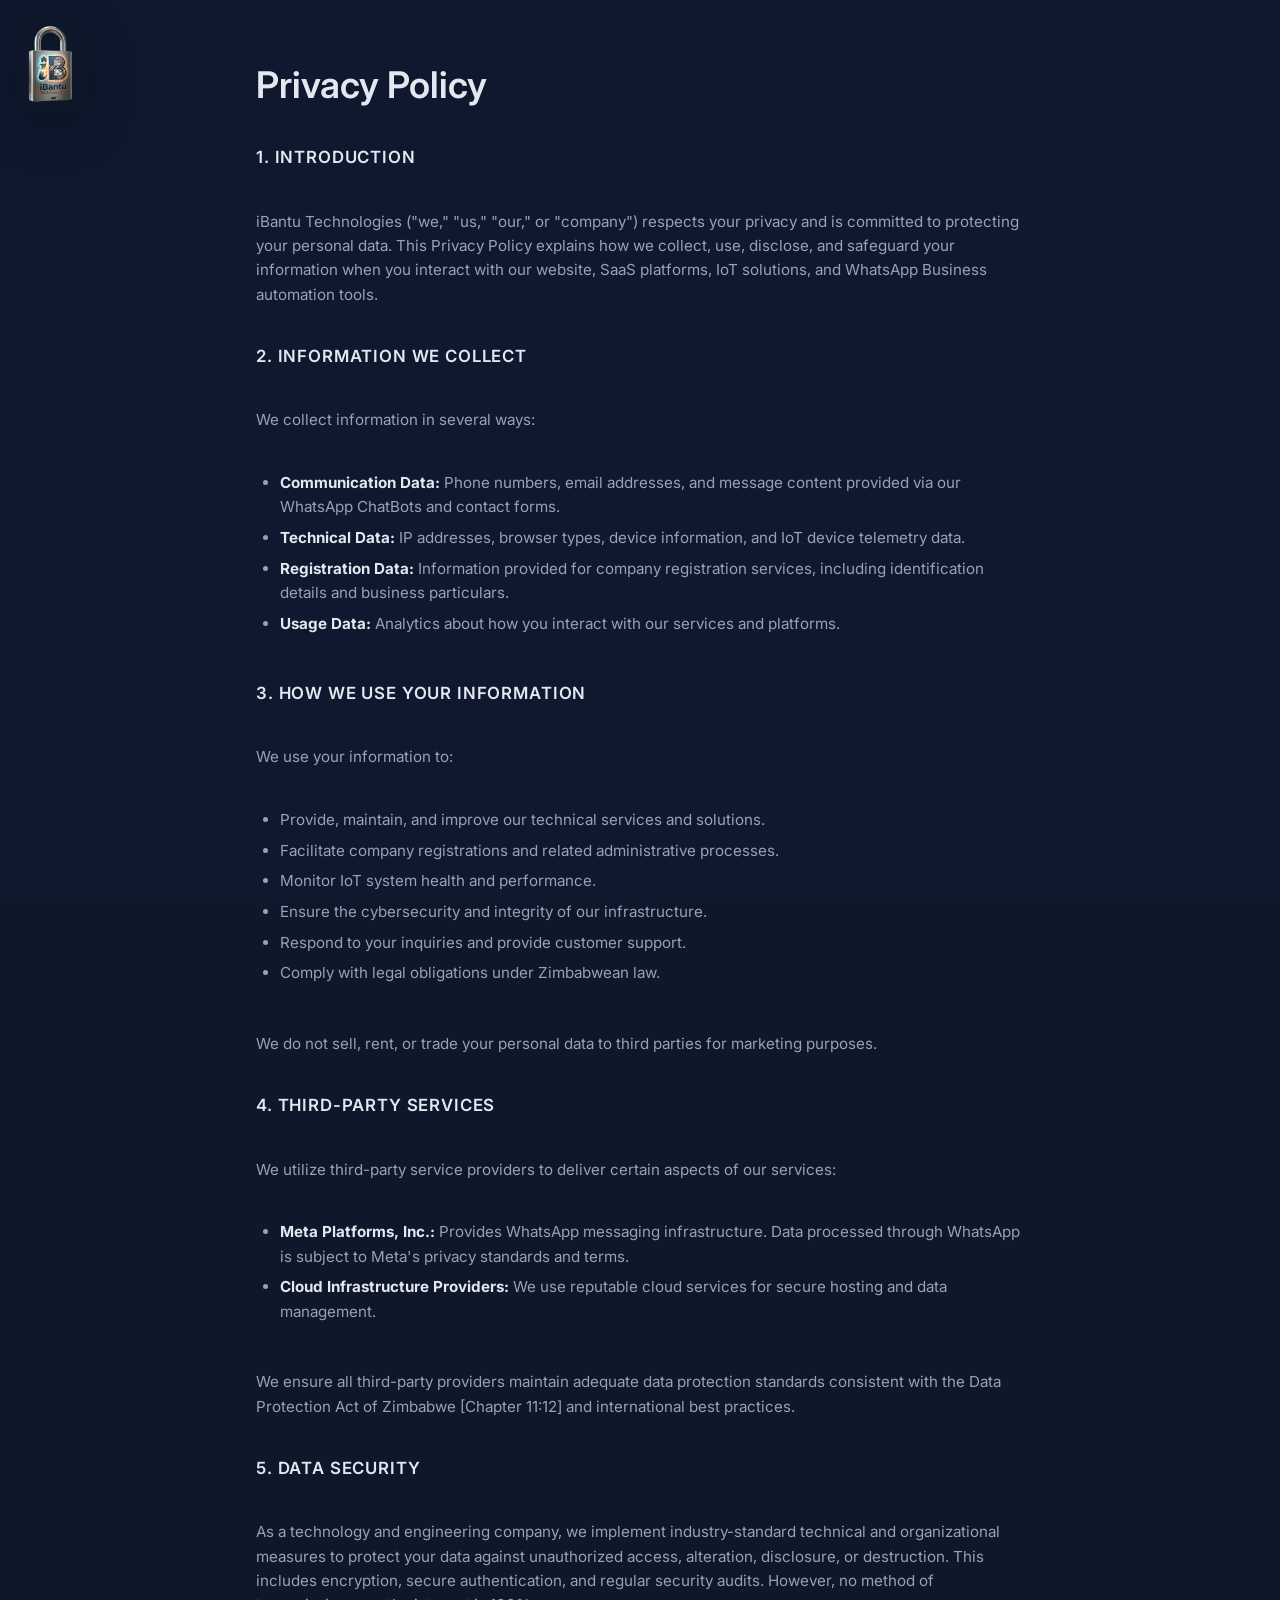
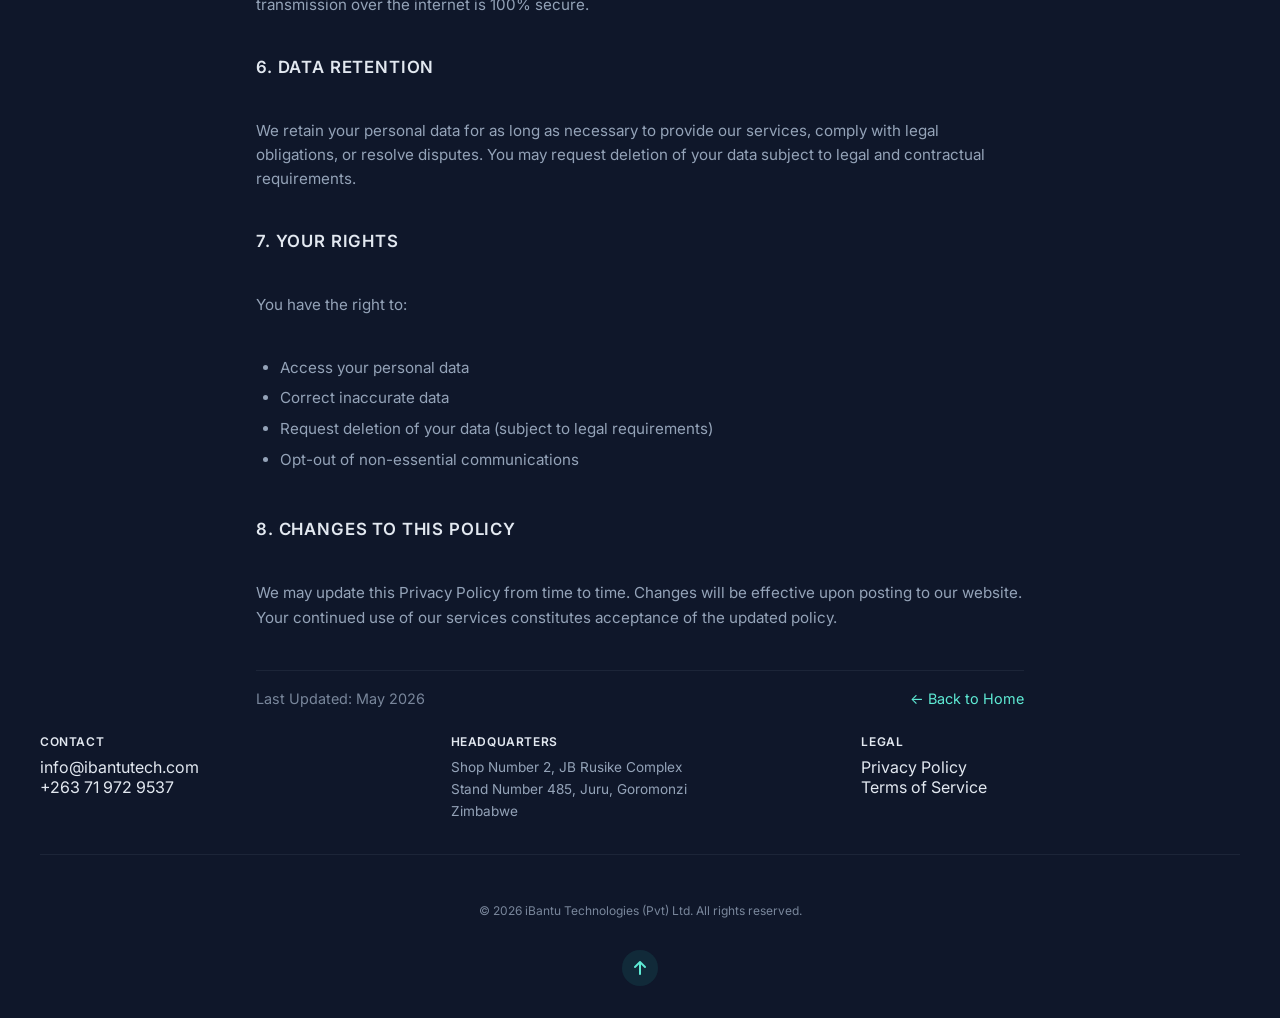
==== privacy.html @ d6f12801 "Improved the privacy and terms pages" ====
<!DOCTYPE html>
<html lang="en">
<head>
    <meta charset="UTF-8">
    <meta name="viewport" content="width=device-width, initial-scale=1.0">
    <title>Privacy Policy | iBantu Technologies</title>
    <link rel="icon" type="image/png" href="public/logo.png" />
    <link rel="stylesheet" href="styles.css">
    <link rel="stylesheet" href="https://cdnjs.cloudflare.com/ajax/libs/font-awesome/6.7.2/css/all.min.css" integrity="sha512-Evv84Mr4kqVGRNSgIGL/F/aIDqQb7xQ2vcrdIwxfjThSH8CSR7PBEakCr51Ck+w+/U6swU2Im1vVX0SVk9ABhg==" crossorigin="anonymous" referrerpolicy="no-referrer" />
    <link rel="preconnect" href="https://fonts.googleapis.com">
    <link rel="preconnect" href="https://fonts.gstatic.com" crossorigin>
    <link href="https://fonts.googleapis.com/css2?family=Inter:ital,opsz,wght@0,14..32,100..900;1,14..32,100..900&display=swap" rel="stylesheet">
</head>
<body id="top-of-page" class="legal-page">
    <div class="underlay"></div>
    <div id="corner-logo">
        <img src="public/logo.png" alt="iBantu logo" />
    </div>
    <main class="legal-container">
        <h1>Privacy Policy</h1>

        <section>
            <h2>1. Introduction</h2>
            <p>iBantu Technologies ("we," "us," "our," or "company") respects your privacy and is committed to protecting your personal data. This Privacy Policy explains how we collect, use, disclose, and safeguard your information when you interact with our website, SaaS platforms, IoT solutions, and WhatsApp Business automation tools.</p>
        </section>

        <section>
            <h2>2. Information We Collect</h2>
            <p>We collect information in several ways:</p>
            <ul>
                <li><strong>Communication Data:</strong> Phone numbers, email addresses, and message content provided via our WhatsApp ChatBots and contact forms.</li>
                <li><strong>Technical Data:</strong> IP addresses, browser types, device information, and IoT device telemetry data.</li>
                <li><strong>Registration Data:</strong> Information provided for company registration services, including identification details and business particulars.</li>
                <li><strong>Usage Data:</strong> Analytics about how you interact with our services and platforms.</li>
            </ul>
        </section>

        <section>
            <h2>3. How We Use Your Information</h2>
            <p>We use your information to:</p>
            <ul>
                <li>Provide, maintain, and improve our technical services and solutions.</li>
                <li>Facilitate company registrations and related administrative processes.</li>
                <li>Monitor IoT system health and performance.</li>
                <li>Ensure the cybersecurity and integrity of our infrastructure.</li>
                <li>Respond to your inquiries and provide customer support.</li>
                <li>Comply with legal obligations under Zimbabwean law.</li>
            </ul>
            <p>We do not sell, rent, or trade your personal data to third parties for marketing purposes.</p>
        </section>

        <section>
            <h2>4. Third-Party Services</h2>
            <p>We utilize third-party service providers to deliver certain aspects of our services:</p>
            <ul>
                <li><strong>Meta Platforms, Inc.:</strong> Provides WhatsApp messaging infrastructure. Data processed through WhatsApp is subject to Meta's privacy standards and terms.</li>
                <li><strong>Cloud Infrastructure Providers:</strong> We use reputable cloud services for secure hosting and data management.</li>
            </ul>
            <p>We ensure all third-party providers maintain adequate data protection standards consistent with the Data Protection Act of Zimbabwe [Chapter 11:12] and international best practices.</p>
        </section>

        <section>
            <h2>5. Data Security</h2>
            <p>As a technology and engineering company, we implement industry-standard technical and organizational measures to protect your data against unauthorized access, alteration, disclosure, or destruction. This includes encryption, secure authentication, and regular security audits. However, no method of transmission over the internet is 100% secure.</p>
        </section>

        <section>
            <h2>6. Data Retention</h2>
            <p>We retain your personal data for as long as necessary to provide our services, comply with legal obligations, or resolve disputes. You may request deletion of your data subject to legal and contractual requirements.</p>
        </section>

        <section>
            <h2>7. Your Rights</h2>
            <p>You have the right to:</p>
            <ul>
                <li>Access your personal data</li>
                <li>Correct inaccurate data</li>
                <li>Request deletion of your data (subject to legal requirements)</li>
                <li>Opt-out of non-essential communications</li>
            </ul>
        </section>

        <section>
            <h2>8. Changes to This Policy</h2>
            <p>We may update this Privacy Policy from time to time. Changes will be effective upon posting to our website. Your continued use of our services constitutes acceptance of the updated policy.</p>
        </section>

        <div class="legal-doc-footer">
            <p class="last-updated">Last Updated: May 2026</p>
            <a href="./index.html" class="back-link">← Back to Home</a>
        </div>
    </main>
    <div id="site-footer"></div>
    <script src="shared.js"></script>
</body>
</html>
---- styles.css ----
/* Root variables for color theming */
:root{
    --color-accent: #5eead4;
    --color-highlght: #e2e8f0;
    --background-accent: rgba(45, 212, 191, .1);
}

html{
    scroll-behavior: smooth;
}

* {
    box-sizing: border-box;
    margin: 0;
    padding: 0;
    font-family: 'Inter', sans-serif;
}

body{
    background: #0f172a;
    color: #94a3b8;
    padding: 4rem 2rem;
    display: grid;
    grid-template-columns: repeat(1, minmax(0,1fr));
    gap: 6rem;
}

#logo-splash {
    position: fixed;
    inset: 0;
    z-index: 9999;
    display: grid;
    place-items: center;
    background: #0f172a;
    transition: opacity 0.65s ease, transform 0.65s ease;
}

#logo-splash img {
    max-width: min(45vw, 280px);
    max-height: min(45vh, 280px);
    width: auto;
    height: auto;
}

#logo-splash.fade-out {
    opacity: 0;
    transform: scale(0.92);
    pointer-events: none;
}

#corner-logo {
    position: fixed;
    top: 1rem;
    left: 1rem;
    z-index: 1000;
    width: 72px;
    padding: 0.5rem;
    border-radius: 1rem;
    background: rgba(15, 23, 42, 0.9);
    box-shadow: 0 18px 50px rgba(0, 0, 0, 0.25);
}

#corner-logo img {
    width: 100%;
    height: auto;
    display: block;
}

@media (max-width: 1023px) {
    header {
        position: relative;
        padding-top: 5rem;
    }
    #corner-logo {
        position: absolute;
        top: 2rem;
        left: 1rem;
        right: auto;
        width: 56px;
        padding: 0.35rem;
        z-index: 1;
    }
}

@media (prefers-reduced-motion: reduce) {
    #logo-splash {
        display: none;
    }
}

p::selection, 
h1::selection, 
h2::selection, 
h3::selection, 
h4::selection, 
h5::selection, 
h6::selection {
    background: var( --color-accent );
    color:#0f172a;
}

.underlay{
    position: fixed;
    background: #172554;
    inset: 0;
    opacity: 0.15;
}

header,
main,
footer{
    position: relative;
    z-index: 10;
}

header {
    display: flex;
    flex-direction: column;
    gap: 1rem;
    max-width: 430px;
}

header h1,
header h4,
.lighttext {
    color: var(--color-highlght);
}

header a{
    text-decoration: none;
}

header h1{
    font-weight: 600;
}

header h4{
    font-weight: 400;
}

nav a {
    font-size: 0.9rem;
    display: none;
}

.social-link-container{
    display: flex;
    align-items: center;
    gap: 1rem;
}

.social-link{
    font-size: 1.5rem;
    color: inherit;
    text-decoration: none;
}

.social-link:hover{
    color: var(--color-highlght);

}

main {
    display: flex;
    flex-direction: column;
    gap: 6rem;
}

section {
    display: flex;
    flex-direction: column;
    gap: 2rem;
}

section h2,
.experience-card h3{
    text-transform: uppercase;
    font-size: 1rem;
    font-weight: 500;
}

.sticky-header{
    position: sticky;
    top: 0;
    padding: 1rem 0rem;
}

.sticky-header h2{
    position: relative;
    z-index: 2;
}

.sticky-header::before{
    content: '';
    position: absolute;
    inset: 0;
    background: #101a31;
    opacity: 0.9;
}

.about-content{
    display: flex;
    flex-direction: column;
    gap: 1rem
}
.about-content p{
    font-size: 1.1rem;
}

.anchor-text {
    color: var(--color-highlght);
    text-decoration: none;
    transition-duration: 1000ms;
}

.anchor-text:hover{
    color: var(--color-accent);
}

.experience-contents,
.projects-contents{
    display: flex;
    flex-direction: column;
    gap: 4rem;
}

.experience-card,
.project-card{
    display: grid;
    grid-template-columns: repeat(1, minmax(0,1fr));   
}

.experience-card{
    gap: 0.5rem;
}

.project-card{
    gap: 0.5rem;
}

.card-column{
    display: flex;
    flex-direction: column;
    gap:0.75rem;
}

.tenure {
    opacity: 0.7;
    text-transform: uppercase;
    font-size: 0.8rem;
}

.experience-card p{
    font-size: 0.9rem;
}

.card-header{
    font-weight: 500;
    font-size: 1rem;
}

.anchor-icon{
    padding-left: 0.5rem;
}

.tag-container{
    display: flex;
    flex-wrap: wrap;
    gap: 0.5rem;
    color: var(--color-accent);
}

.tag{
    border-radius:1rem;
    padding: 0.25rem 0.5rem;
    background: rgba(45, 212, 191, .1)
}

.tag p{
    font-size: 0.8rem;
}

.project-image-container{
    max-width: 200px;
    overflow: hidden;
    display: grid;
    place-items: center;
    aspect-ratio: 16 / 9;
    order: 2;
    border-radius: 0.75rem;
}

.project-image-container img{
    object-fit: cover;
    width: 100%;
    height: 100%;
}

.project-stat-link{
    display: flex;
    align-items: center;
    gap: 0.5rem;
    font-size: 0.8rem;
}

.project-archive-link{
    position: relative;
    margin-right: auto;
}

.project-archive-link span{
    transition-duration: 500ms;
}

.project-archive-link:hover span{
    padding-left: 0.5rem;
}

.project-archive-link::after{
    content: '';
    position: absolute;
    left: 0;
    width: 100%;
    height: 1.5px;
    bottom: 0;
    background: transparent;
    transition-duration: 500ms;
}


.project-archive-link:hover::after{
    background: var(--color-accent);
}

footer{
    display: flex;
    flex-direction: column;
    gap: 2rem;
    justify-content: space-between;
    align-items: flex-start;
}

.footer-content {
    display: grid;
    grid-template-columns: repeat(auto-fit, minmax(200px, 1fr));
    gap: 2rem;
    width: 100%;
    border-bottom: 1px solid rgba(148, 163, 184, 0.1);
    padding-bottom: 2rem;
}

.footer-heading {
    color: var(--color-highlght);
    text-transform: uppercase;
    font-size: 0.75rem;
    font-weight: 600;
    letter-spacing: 0.05em;
    margin-bottom: 0.5rem;
}

.footer-section p {
    line-height: 1.6;
    font-size: 0.85rem;
}

.footer-credits {
    display: flex;
    flex-direction: column;
    gap: 0.5rem;
    padding-top: 1rem;
    align-items: center;
    text-align: center;
}

.footer-credits p {
    font-size: 0.75rem;
    opacity: 0.8;
}

footer p {
     font-size: 0.9rem;
}

.scroll-to-top {
    text-decoration: none;
    color: var(--color-accent);
    background: var(--background-accent);
    padding: 0 0.75rem;
    aspect-ratio: 1/1;
    display: grid;
    place-items: center;
    border-radius: 100%;
    overflow: hidden;
    transition-duration: 200ms;
}

.scroll-to-top:hover {
    opacity: 0.6;
}

/* ─── Legal pages (privacy.html, terms.html) ─────────────────────────────── */

body.legal-page {
    display: block;
    padding: 2rem;
}

.legal-container {
    max-width: 800px;
    margin: 0 auto;
    padding: 1.5rem 1rem;
    line-height: 1.6;
    gap: 0.6rem;
}

.legal-container h1 {
    color: var(--color-highlght);
    margin-bottom: 0.5rem;
    font-size: 2.3rem;
    font-weight: 600;
}

.legal-container .last-updated {
    color: #94a3b8;
    font-size: 0.9rem;
    margin-bottom: 1.25rem;
    opacity: 0.8;
}

.legal-container h2 {
    color: var(--color-highlght);
    margin-top: 0.75rem;
    margin-bottom: 0.4rem;
    font-size: 1.05rem;
    text-transform: uppercase;
    font-weight: 600;
    letter-spacing: 0.05em;
}

.legal-container section {
    margin-bottom: 0.5rem;
}

.legal-container p,
.legal-container li {
    margin-bottom: 0.4rem;
    color: #94a3b8;
    font-size: 0.95rem;
}

.legal-container ul {
    margin-left: 1.5rem;
    margin-bottom: 0.5rem;
}

.legal-container strong {
    color: var(--color-highlght);
}

.legal-doc-footer {
    display: flex;
    align-items: center;
    justify-content: space-between;
    flex-wrap: wrap;
    gap: 0.5rem;
    margin-top: 1rem;
    padding-top: 1rem;
    border-top: 1px solid rgba(148, 163, 184, 0.1);
}

.legal-doc-footer .last-updated {
    margin-bottom: 0;
}

.back-link {
    color: var(--color-accent);
    text-decoration: none;
    display: inline-flex;
    align-items: center;
    gap: 0.5rem;
    transition: opacity 300ms ease;
    font-size: 0.9rem;
}

.back-link:hover {
    opacity: 0.8;
}

.back-link:focus-visible {
    outline: 2px solid var(--color-accent);
    outline-offset: 4px;
    border-radius: 2px;
    opacity: 1;
}

@media (max-width: 1023px) {
    .legal-container {
        padding-top: 5.5rem;
    }
}

@media (max-width: 640px) {
    .legal-container {
        padding: 2rem 1rem;
        padding-top: 5.5rem;
    }

    .legal-container h1 {
        font-size: 1.8rem;
    }

    .legal-container h2 {
        font-size: 1rem;
    }
}

/* ─────────────────────────────────────────────────────────────────────────── */

@media (min-width: 640px){
    .project-card,
    .experience-card{
        grid-template-columns: repeat(4, minmax(0,1fr));
    }

    .card-column,
    .experience-card{
        grid-column: span 3 / span 3;
    }

    .project-image-container{
        order: 0;
    }

    header{
        max-width: unset;
    }

    header h1{
        font-size: 3rem;
    }
    
    header h4{
        font-size: 1.3rem;
    }

    header p {
        max-width: 300px;
    }
    .social-link-container{
        gap: 1.5rem;
    }

    .social-link-container i {
        font-size: 2rem;
    }
    
}

@media (min-width: 1024px){
    body{
        grid-template-columns: repeat(2, minmax(0,1fr));
        gap: 1rem;
        padding: 6rem;
        padding-top: 0;
    }

    header{
        position: sticky;
        top: 0;
        margin-left: auto;
        height: 100vh;
        padding-bottom: 6rem;
    }

    header h1{
        font-size: 3rem;
    }
    
    header h4{
        font-size: 1.3rem;
    }

    header p {
        max-width: 300px;
    }

    nav a{
            display: flex;
            flex-direction: column;
            font-size: 1.1rem;
    }

    nav {
        display: flex;
        flex-direction: column;
        flex: 1;
        gap: 0.75rem;
    }

    .social-link-container{
        gap: 1.5rem;
    }

    .social-link-container i {
        font-size: 2rem;
    }

    header,
    main {
        padding-top: 6rem;
        max-width: 600px;
        width: 100%;
    }

    main{
        margin-right: auto;
    }

    .sticky-header{
        display: none;
    }

    footer{
        grid-column: span 2 / span 2;
        flex-direction: column;
        max-width: 1200px;
        margin: 0 auto;
        width: 100%;
        align-items: center;
    }

    .footer-content {
        max-width: 100%;
    }

    .footer-credits {
        flex-direction: row;
        justify-content: center;
        align-items: center;
        width: 100%;
    }

    

}
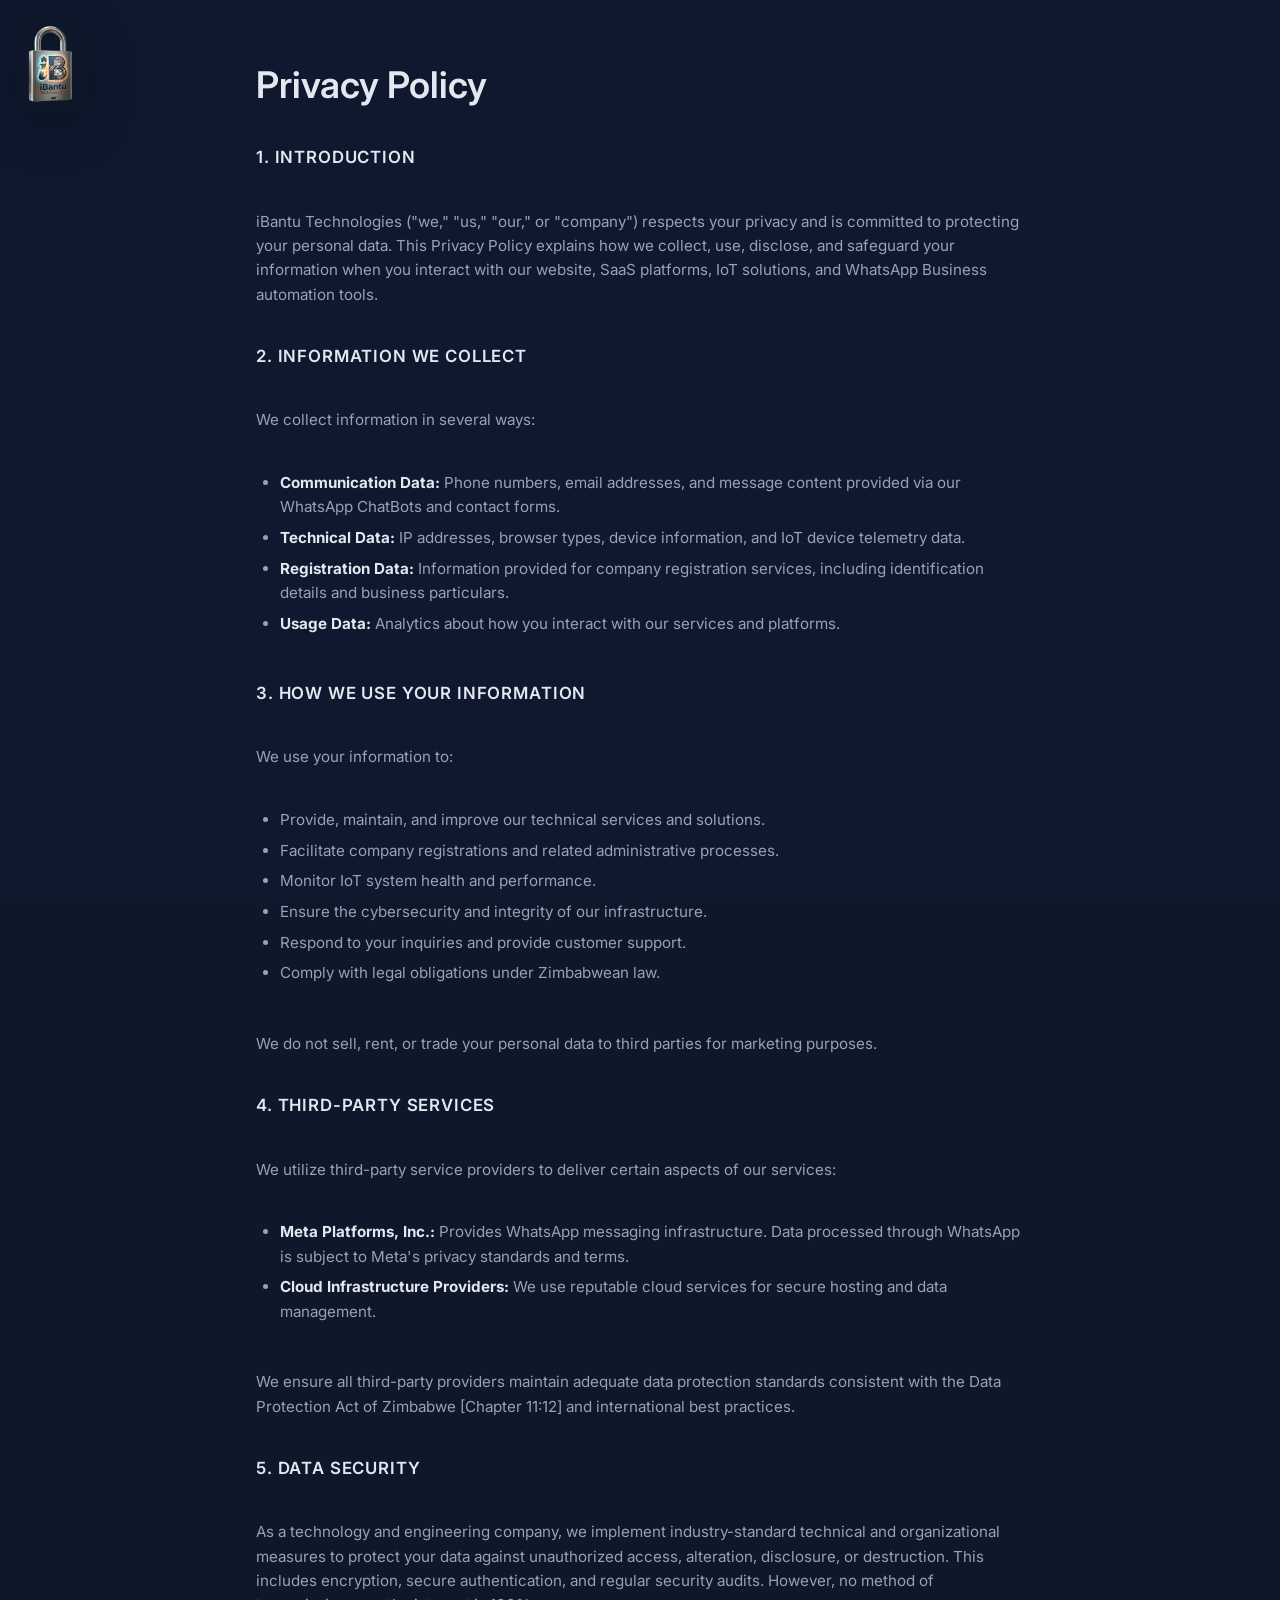
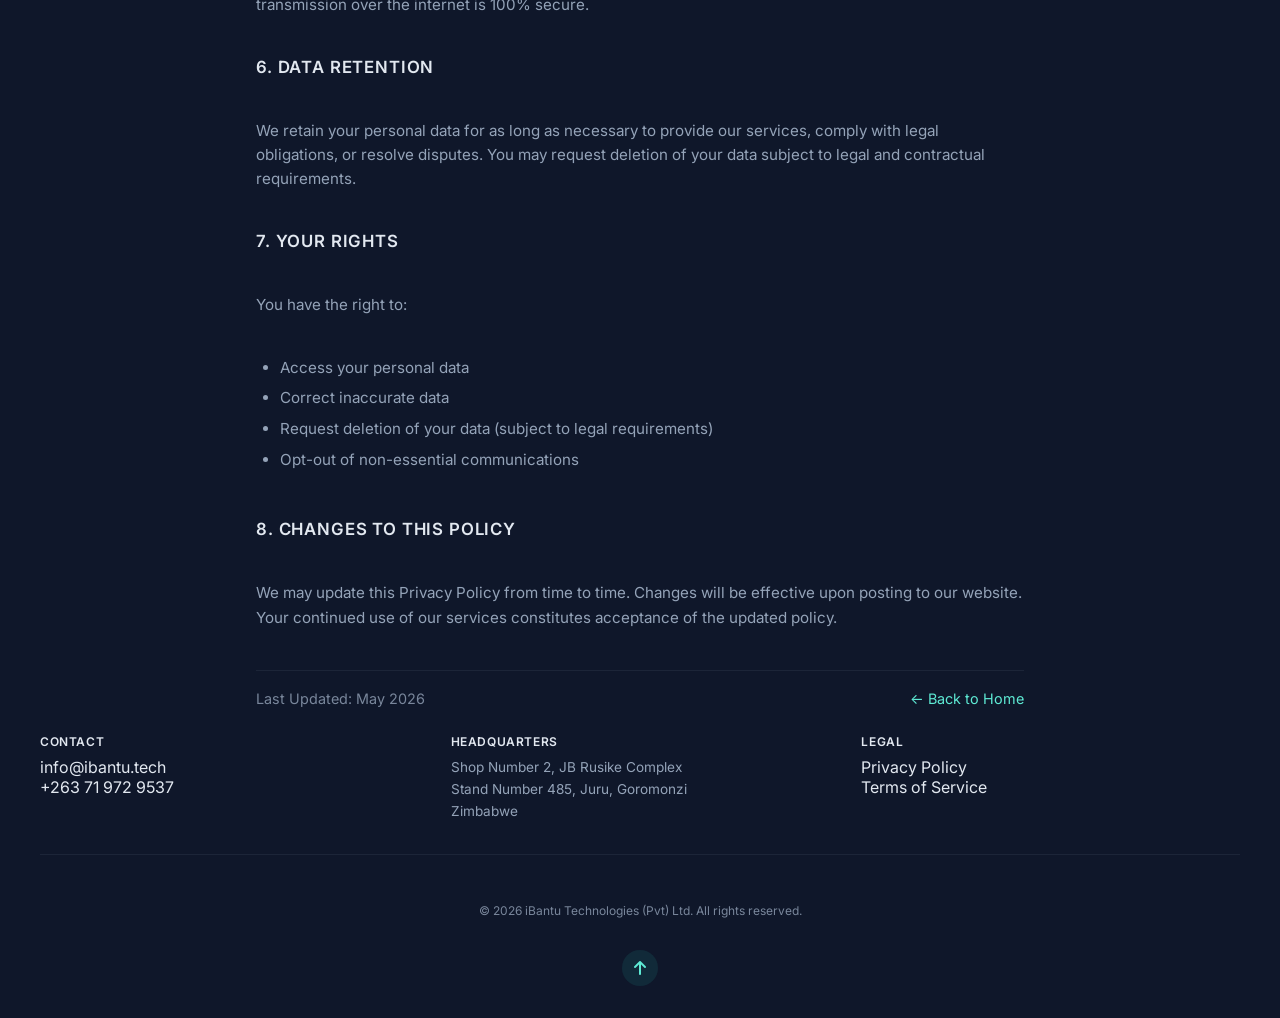
==== commit ceb9dfec: "cache bust the script buy updating the version" ====
--- a/privacy.html
+++ b/privacy.html
@@ -91,6 +91,6 @@
         </div>
     </main>
     <div id="site-footer"></div>
-    <script src="shared.js"></script>
+    <script src="shared.js?v=2"></script>
 </body>
 </html>
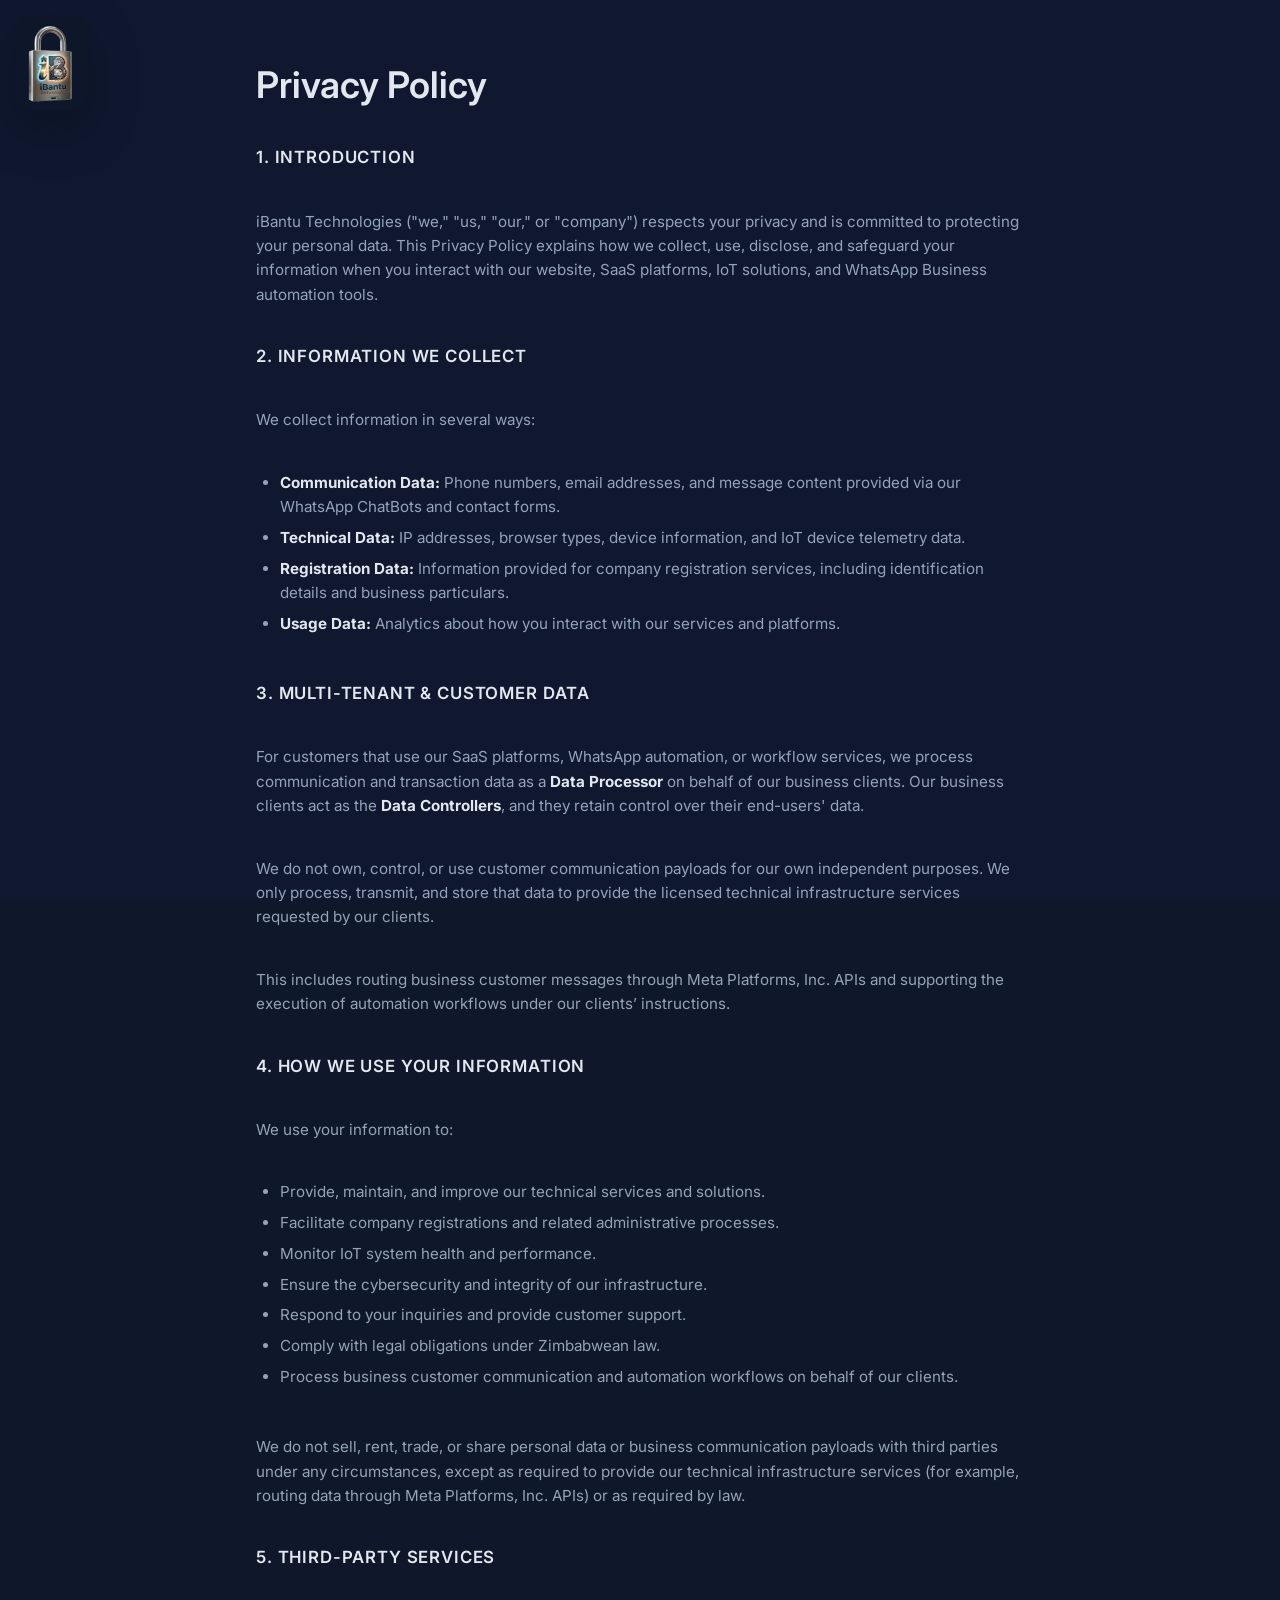
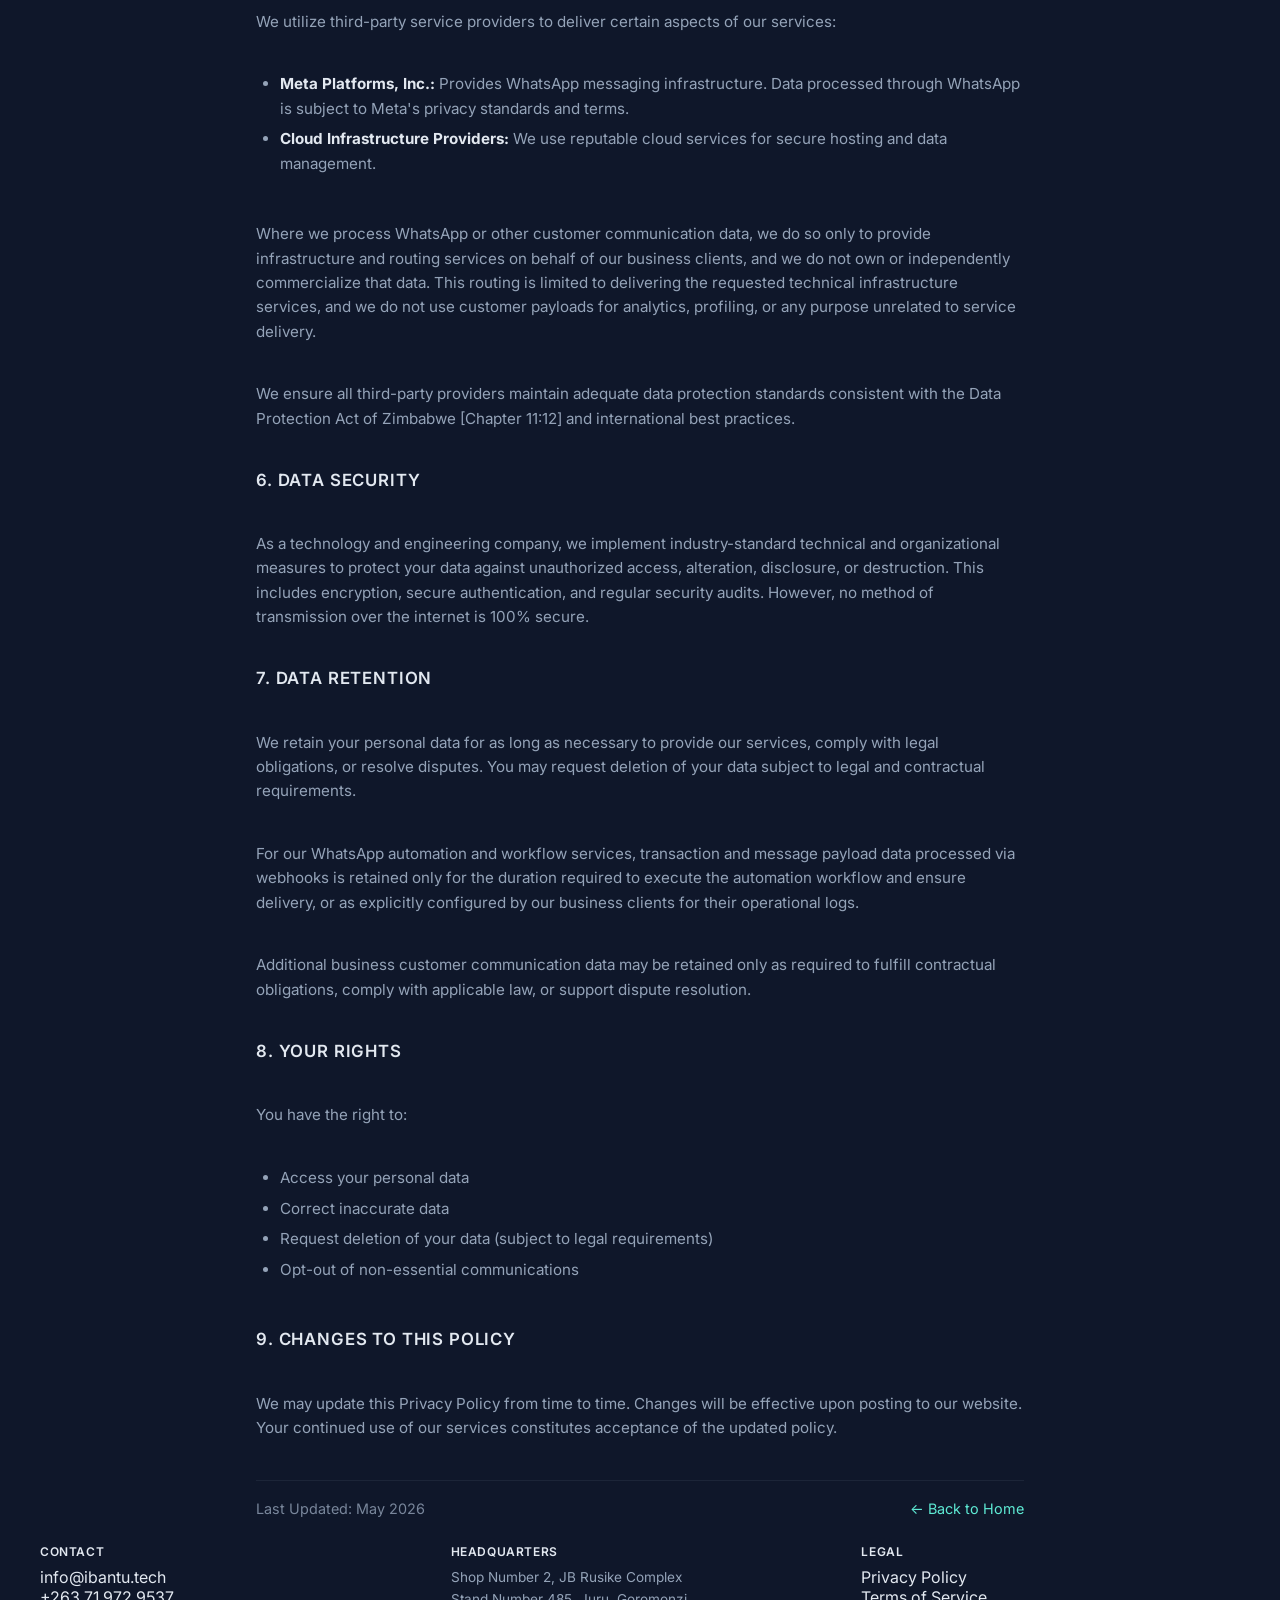
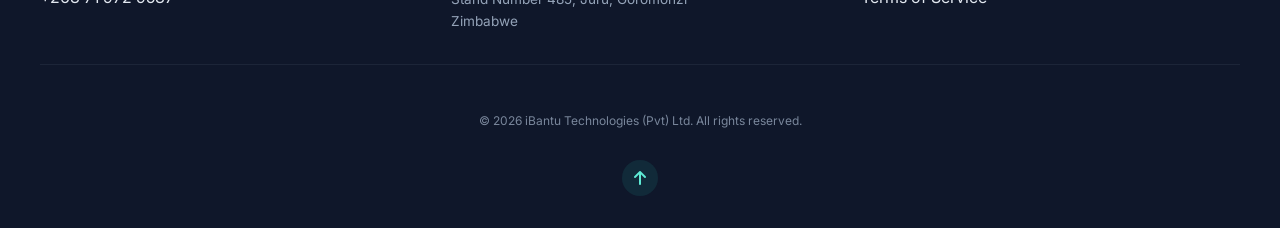
==== commit bd9d2f31: "Update the Privacy Policy" ====
--- a/privacy.html
+++ b/privacy.html
@@ -4,7 +4,8 @@
     <meta charset="UTF-8">
     <meta name="viewport" content="width=device-width, initial-scale=1.0">
     <title>Privacy Policy | iBantu Technologies</title>
-    <link rel="icon" type="image/png" href="public/logo.png" />
+    <meta name="description" content="Official Privacy Policy for iBantu Technologies.">
+    <link rel="icon" type="image/png" href="/public/logo.png" />
     <link rel="stylesheet" href="styles.css">
     <link rel="stylesheet" href="https://cdnjs.cloudflare.com/ajax/libs/font-awesome/6.7.2/css/all.min.css" integrity="sha512-Evv84Mr4kqVGRNSgIGL/F/aIDqQb7xQ2vcrdIwxfjThSH8CSR7PBEakCr51Ck+w+/U6swU2Im1vVX0SVk9ABhg==" crossorigin="anonymous" referrerpolicy="no-referrer" />
     <link rel="preconnect" href="https://fonts.googleapis.com">
@@ -14,7 +15,7 @@
 <body id="top-of-page" class="legal-page">
     <div class="underlay"></div>
     <div id="corner-logo">
-        <img src="public/logo.png" alt="iBantu logo" />
+        <img src="/public/logo.png" alt="iBantu logo" />
     </div>
     <main class="legal-container">
         <h1>Privacy Policy</h1>
@@ -36,7 +37,14 @@
         </section>
 
         <section>
-            <h2>3. How We Use Your Information</h2>
+            <h2>3. Multi-Tenant & Customer Data</h2>
+            <p>For customers that use our SaaS platforms, WhatsApp automation, or workflow services, we process communication and transaction data as a <strong>Data Processor</strong> on behalf of our business clients. Our business clients act as the <strong>Data Controllers</strong>, and they retain control over their end-users' data.</p>
+            <p>We do not own, control, or use customer communication payloads for our own independent purposes. We only process, transmit, and store that data to provide the licensed technical infrastructure services requested by our clients.</p>
+            <p>This includes routing business customer messages through Meta Platforms, Inc. APIs and supporting the execution of automation workflows under our clients’ instructions.</p>
+        </section>
+
+        <section>
+            <h2>4. How We Use Your Information</h2>
             <p>We use your information to:</p>
             <ul>
                 <li>Provide, maintain, and improve our technical services and solutions.</li>
@@ -45,32 +53,36 @@
                 <li>Ensure the cybersecurity and integrity of our infrastructure.</li>
                 <li>Respond to your inquiries and provide customer support.</li>
                 <li>Comply with legal obligations under Zimbabwean law.</li>
+                <li>Process business customer communication and automation workflows on behalf of our clients.</li>
             </ul>
-            <p>We do not sell, rent, or trade your personal data to third parties for marketing purposes.</p>
+            <p>We do not sell, rent, trade, or share personal data or business communication payloads with third parties under any circumstances, except as required to provide our technical infrastructure services (for example, routing data through Meta Platforms, Inc. APIs) or as required by law.</p>
         </section>
 
         <section>
-            <h2>4. Third-Party Services</h2>
+            <h2>5. Third-Party Services</h2>
             <p>We utilize third-party service providers to deliver certain aspects of our services:</p>
             <ul>
                 <li><strong>Meta Platforms, Inc.:</strong> Provides WhatsApp messaging infrastructure. Data processed through WhatsApp is subject to Meta's privacy standards and terms.</li>
                 <li><strong>Cloud Infrastructure Providers:</strong> We use reputable cloud services for secure hosting and data management.</li>
             </ul>
+            <p>Where we process WhatsApp or other customer communication data, we do so only to provide infrastructure and routing services on behalf of our business clients, and we do not own or independently commercialize that data. This routing is limited to delivering the requested technical infrastructure services, and we do not use customer payloads for analytics, profiling, or any purpose unrelated to service delivery.</p>
             <p>We ensure all third-party providers maintain adequate data protection standards consistent with the Data Protection Act of Zimbabwe [Chapter 11:12] and international best practices.</p>
         </section>
 
         <section>
-            <h2>5. Data Security</h2>
+            <h2>6. Data Security</h2>
             <p>As a technology and engineering company, we implement industry-standard technical and organizational measures to protect your data against unauthorized access, alteration, disclosure, or destruction. This includes encryption, secure authentication, and regular security audits. However, no method of transmission over the internet is 100% secure.</p>
         </section>
 
         <section>
-            <h2>6. Data Retention</h2>
+            <h2>7. Data Retention</h2>
             <p>We retain your personal data for as long as necessary to provide our services, comply with legal obligations, or resolve disputes. You may request deletion of your data subject to legal and contractual requirements.</p>
+            <p>For our WhatsApp automation and workflow services, transaction and message payload data processed via webhooks is retained only for the duration required to execute the automation workflow and ensure delivery, or as explicitly configured by our business clients for their operational logs.</p>
+            <p>Additional business customer communication data may be retained only as required to fulfill contractual obligations, comply with applicable law, or support dispute resolution.</p>
         </section>
 
         <section>
-            <h2>7. Your Rights</h2>
+            <h2>8. Your Rights</h2>
             <p>You have the right to:</p>
             <ul>
                 <li>Access your personal data</li>
@@ -81,7 +93,7 @@
         </section>
 
         <section>
-            <h2>8. Changes to This Policy</h2>
+            <h2>9. Changes to This Policy</h2>
             <p>We may update this Privacy Policy from time to time. Changes will be effective upon posting to our website. Your continued use of our services constitutes acceptance of the updated policy.</p>
         </section>
 
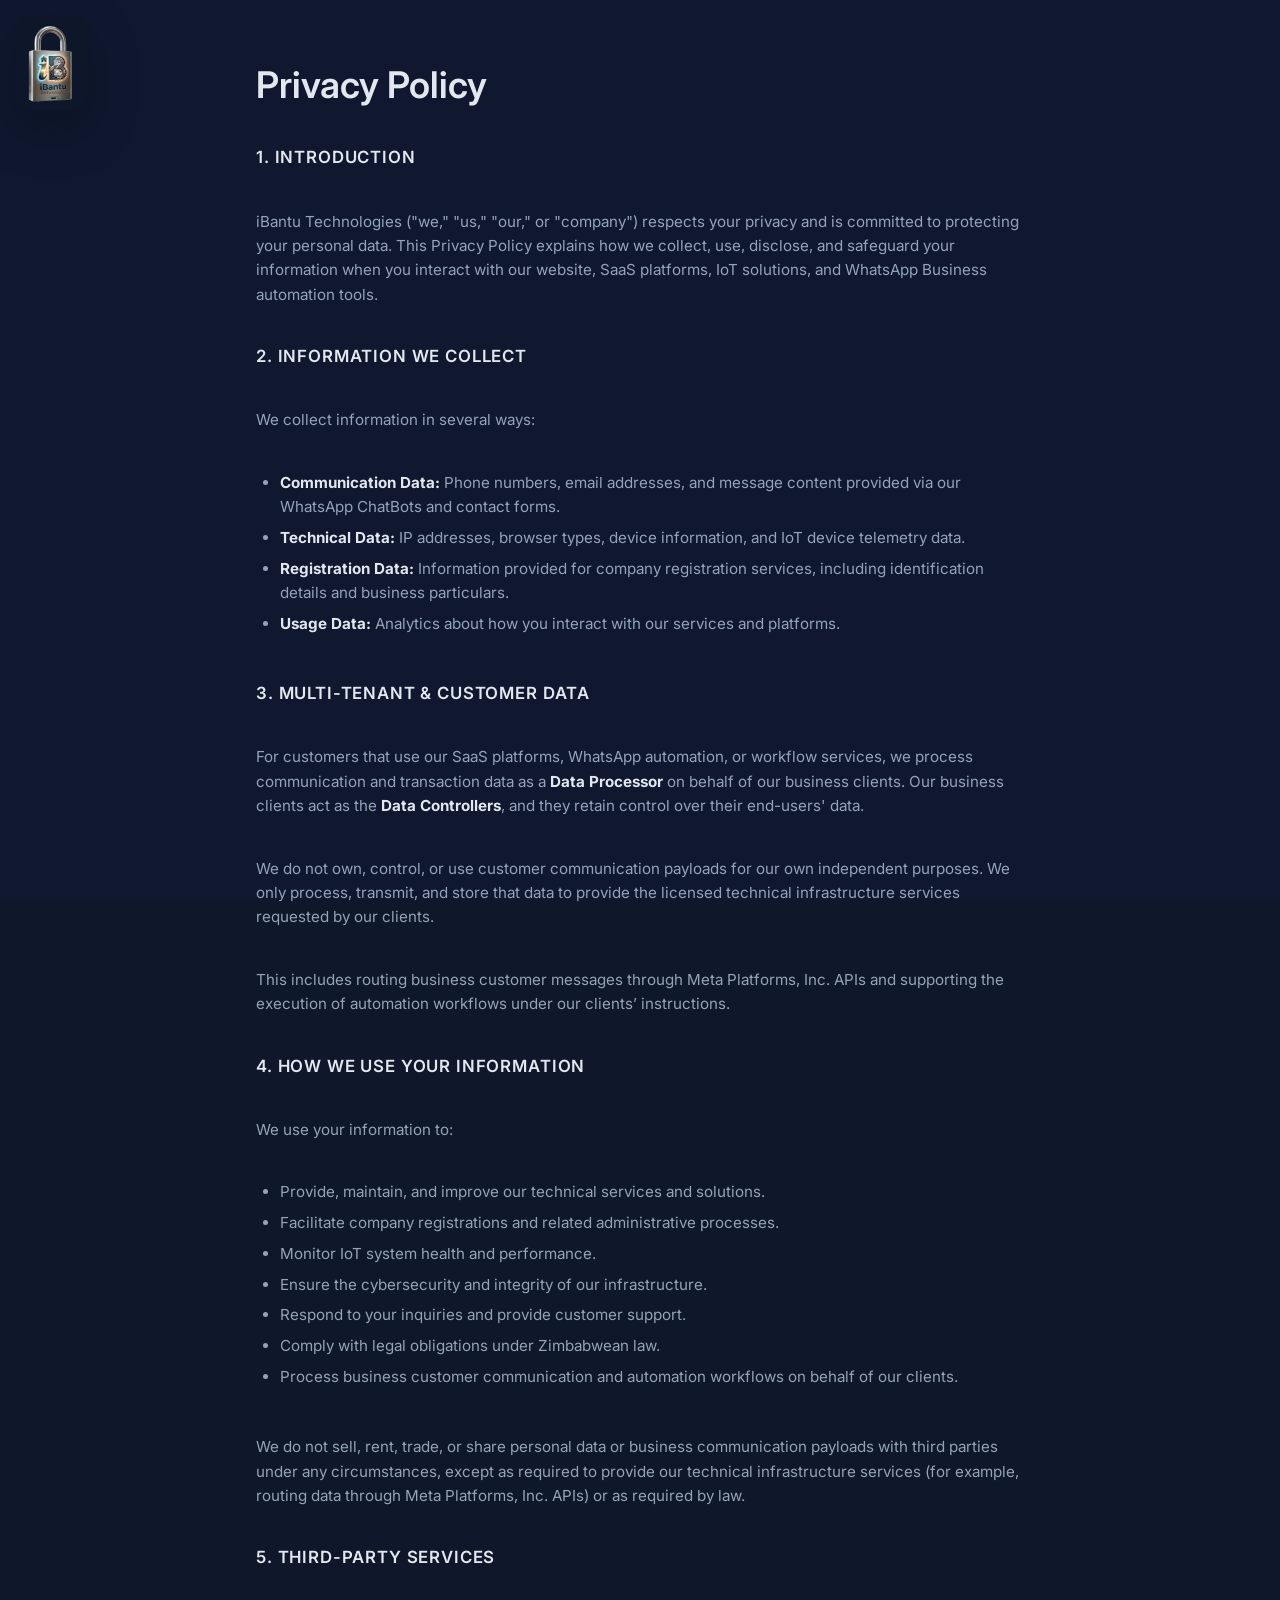
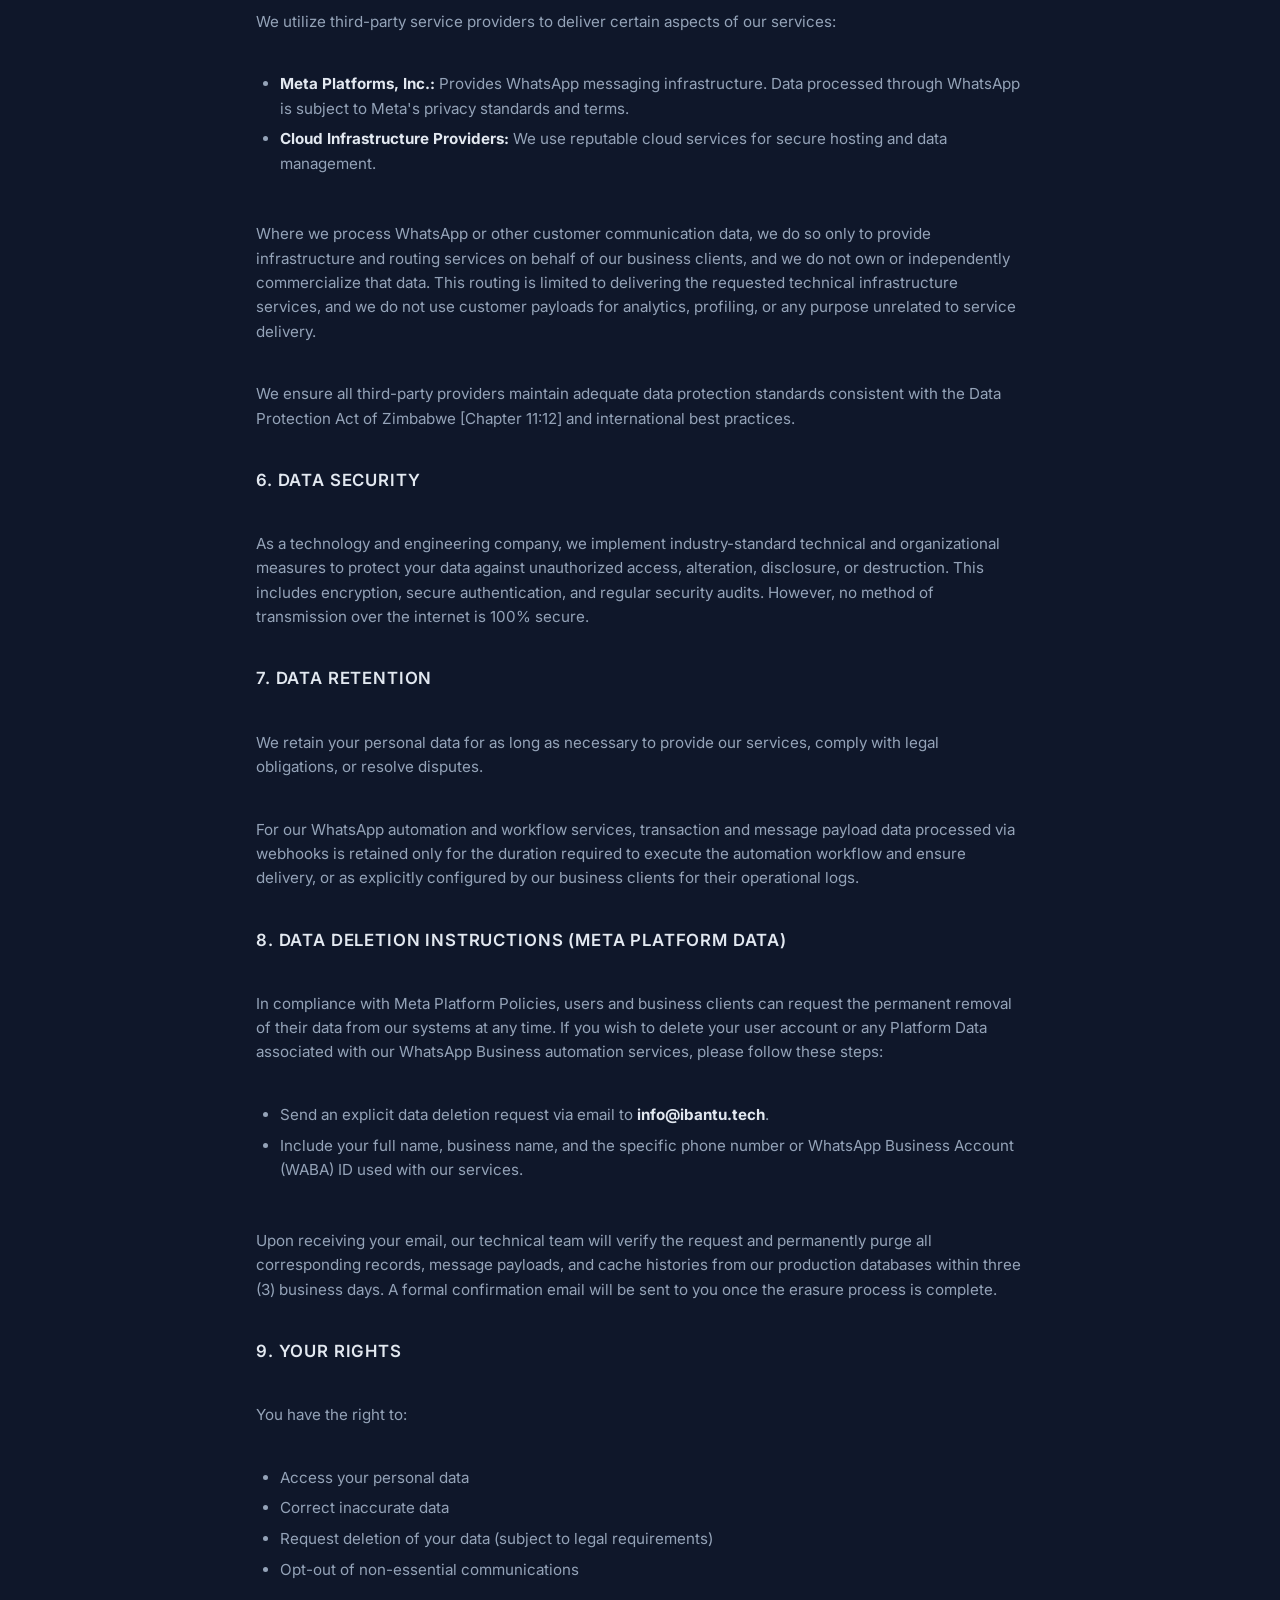
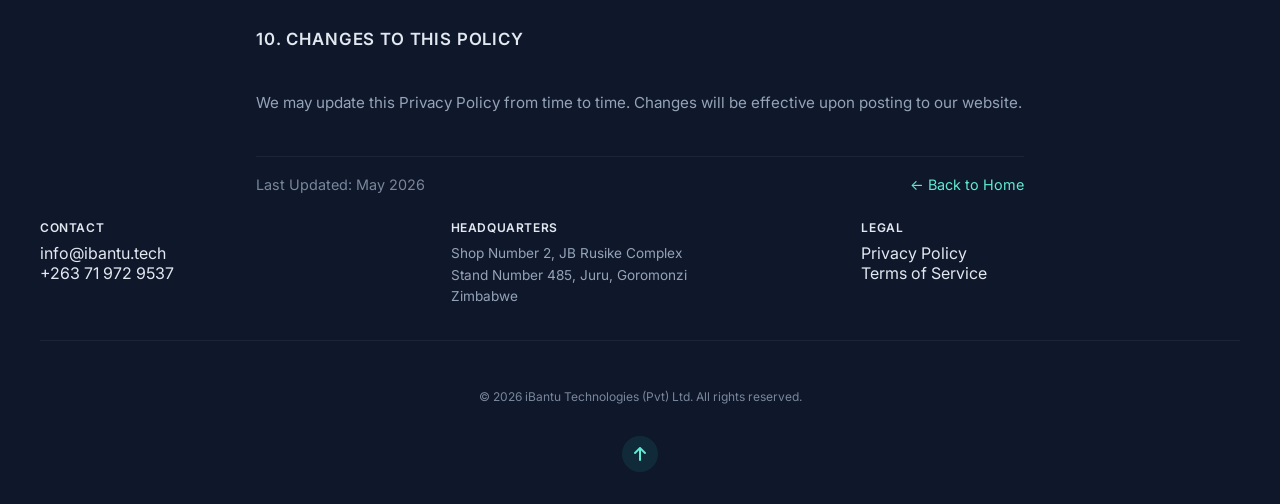
==== commit d5430334: "Update Privacy Policy and Terms and Conditions" ====
--- a/privacy.html
+++ b/privacy.html
@@ -74,15 +74,24 @@
             <p>As a technology and engineering company, we implement industry-standard technical and organizational measures to protect your data against unauthorized access, alteration, disclosure, or destruction. This includes encryption, secure authentication, and regular security audits. However, no method of transmission over the internet is 100% secure.</p>
         </section>
 
-        <section>
+        <section id="data-retention">
             <h2>7. Data Retention</h2>
-            <p>We retain your personal data for as long as necessary to provide our services, comply with legal obligations, or resolve disputes. You may request deletion of your data subject to legal and contractual requirements.</p>
+            <p>We retain your personal data for as long as necessary to provide our services, comply with legal obligations, or resolve disputes.</p>
             <p>For our WhatsApp automation and workflow services, transaction and message payload data processed via webhooks is retained only for the duration required to execute the automation workflow and ensure delivery, or as explicitly configured by our business clients for their operational logs.</p>
-            <p>Additional business customer communication data may be retained only as required to fulfill contractual obligations, comply with applicable law, or support dispute resolution.</p>
+        </section>
+
+        <section id="data-deletion">
+            <h2>8. Data Deletion Instructions (Meta Platform Data)</h2>
+            <p>In compliance with Meta Platform Policies, users and business clients can request the permanent removal of their data from our systems at any time. If you wish to delete your user account or any Platform Data associated with our WhatsApp Business automation services, please follow these steps:</p>
+            <ul>
+                <li>Send an explicit data deletion request via email to <strong>info@ibantu.tech</strong>.</li>
+                <li>Include your full name, business name, and the specific phone number or WhatsApp Business Account (WABA) ID used with our services.</li>
+            </ul>
+            <p>Upon receiving your email, our technical team will verify the request and permanently purge all corresponding records, message payloads, and cache histories from our production databases within three (3) business days. A formal confirmation email will be sent to you once the erasure process is complete.</p>
         </section>
 
         <section>
-            <h2>8. Your Rights</h2>
+            <h2>9. Your Rights</h2>
             <p>You have the right to:</p>
             <ul>
                 <li>Access your personal data</li>
@@ -93,8 +102,8 @@
         </section>
 
         <section>
-            <h2>9. Changes to This Policy</h2>
-            <p>We may update this Privacy Policy from time to time. Changes will be effective upon posting to our website. Your continued use of our services constitutes acceptance of the updated policy.</p>
+            <h2>10. Changes to This Policy</h2>
+            <p>We may update this Privacy Policy from time to time. Changes will be effective upon posting to our website.</p>
         </section>
 
         <div class="legal-doc-footer">
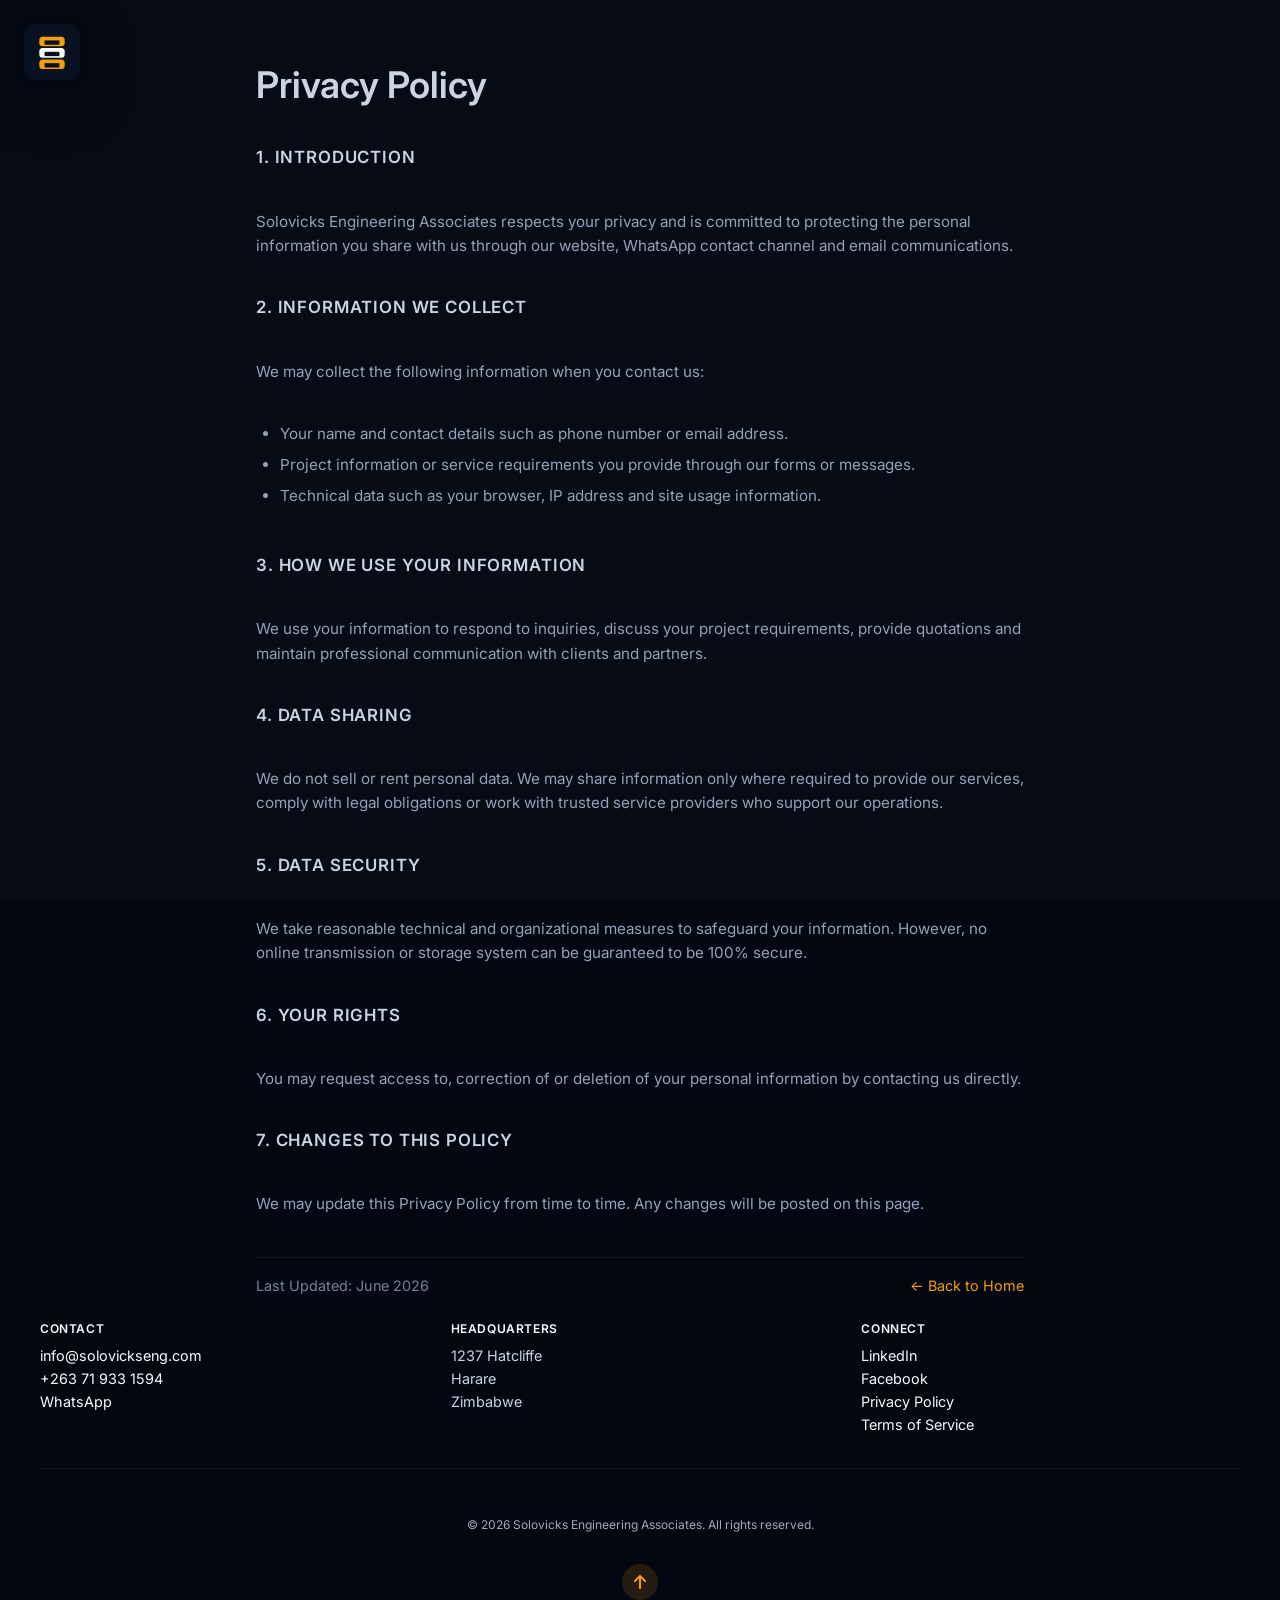
==== commit 497a0020: "Initialize solovicks site" ====
--- a/privacy.html
+++ b/privacy.html
@@ -3,9 +3,9 @@
 <head>
     <meta charset="UTF-8">
     <meta name="viewport" content="width=device-width, initial-scale=1.0">
-    <title>Privacy Policy | iBantu Technologies</title>
-    <meta name="description" content="Official Privacy Policy for iBantu Technologies.">
-    <link rel="icon" type="image/png" href="/public/logo.png" />
+    <title>Privacy Policy | Solovicks Engineering Associates</title>
+    <meta name="description" content="Official Privacy Policy for Solovicks Engineering Associates.">
+    <link rel="icon" type="image/svg+xml" href="/public/solovicks-logo.svg" />
     <link rel="stylesheet" href="styles.css">
     <link rel="stylesheet" href="https://cdnjs.cloudflare.com/ajax/libs/font-awesome/6.7.2/css/all.min.css" integrity="sha512-Evv84Mr4kqVGRNSgIGL/F/aIDqQb7xQ2vcrdIwxfjThSH8CSR7PBEakCr51Ck+w+/U6swU2Im1vVX0SVk9ABhg==" crossorigin="anonymous" referrerpolicy="no-referrer" />
     <link rel="preconnect" href="https://fonts.googleapis.com">
@@ -15,99 +15,53 @@
 <body id="top-of-page" class="legal-page">
     <div class="underlay"></div>
     <div id="corner-logo">
-        <img src="/public/logo.png" alt="iBantu logo" />
+        <img src="/public/solovicks-logo.svg" alt="Solovicks Engineering Associates logo" />
     </div>
     <main class="legal-container">
         <h1>Privacy Policy</h1>
 
         <section>
             <h2>1. Introduction</h2>
-            <p>iBantu Technologies ("we," "us," "our," or "company") respects your privacy and is committed to protecting your personal data. This Privacy Policy explains how we collect, use, disclose, and safeguard your information when you interact with our website, SaaS platforms, IoT solutions, and WhatsApp Business automation tools.</p>
+            <p>Solovicks Engineering Associates respects your privacy and is committed to protecting the personal information you share with us through our website, WhatsApp contact channel and email communications.</p>
         </section>
 
         <section>
             <h2>2. Information We Collect</h2>
-            <p>We collect information in several ways:</p>
+            <p>We may collect the following information when you contact us:</p>
             <ul>
-                <li><strong>Communication Data:</strong> Phone numbers, email addresses, and message content provided via our WhatsApp ChatBots and contact forms.</li>
-                <li><strong>Technical Data:</strong> IP addresses, browser types, device information, and IoT device telemetry data.</li>
-                <li><strong>Registration Data:</strong> Information provided for company registration services, including identification details and business particulars.</li>
-                <li><strong>Usage Data:</strong> Analytics about how you interact with our services and platforms.</li>
+                <li>Your name and contact details such as phone number or email address.</li>
+                <li>Project information or service requirements you provide through our forms or messages.</li>
+                <li>Technical data such as your browser, IP address and site usage information.</li>
             </ul>
         </section>
 
         <section>
-            <h2>3. Multi-Tenant & Customer Data</h2>
-            <p>For customers that use our SaaS platforms, WhatsApp automation, or workflow services, we process communication and transaction data as a <strong>Data Processor</strong> on behalf of our business clients. Our business clients act as the <strong>Data Controllers</strong>, and they retain control over their end-users' data.</p>
-            <p>We do not own, control, or use customer communication payloads for our own independent purposes. We only process, transmit, and store that data to provide the licensed technical infrastructure services requested by our clients.</p>
-            <p>This includes routing business customer messages through Meta Platforms, Inc. APIs and supporting the execution of automation workflows under our clients’ instructions.</p>
+            <h2>3. How We Use Your Information</h2>
+            <p>We use your information to respond to inquiries, discuss your project requirements, provide quotations and maintain professional communication with clients and partners.</p>
         </section>
 
         <section>
-            <h2>4. How We Use Your Information</h2>
-            <p>We use your information to:</p>
-            <ul>
-                <li>Provide, maintain, and improve our technical services and solutions.</li>
-                <li>Facilitate company registrations and related administrative processes.</li>
-                <li>Monitor IoT system health and performance.</li>
-                <li>Ensure the cybersecurity and integrity of our infrastructure.</li>
-                <li>Respond to your inquiries and provide customer support.</li>
-                <li>Comply with legal obligations under Zimbabwean law.</li>
-                <li>Process business customer communication and automation workflows on behalf of our clients.</li>
-            </ul>
-            <p>We do not sell, rent, trade, or share personal data or business communication payloads with third parties under any circumstances, except as required to provide our technical infrastructure services (for example, routing data through Meta Platforms, Inc. APIs) or as required by law.</p>
+            <h2>4. Data Sharing</h2>
+            <p>We do not sell or rent personal data. We may share information only where required to provide our services, comply with legal obligations or work with trusted service providers who support our operations.</p>
         </section>
 
         <section>
-            <h2>5. Third-Party Services</h2>
-            <p>We utilize third-party service providers to deliver certain aspects of our services:</p>
-            <ul>
-                <li><strong>Meta Platforms, Inc.:</strong> Provides WhatsApp messaging infrastructure. Data processed through WhatsApp is subject to Meta's privacy standards and terms.</li>
-                <li><strong>Cloud Infrastructure Providers:</strong> We use reputable cloud services for secure hosting and data management.</li>
-            </ul>
-            <p>Where we process WhatsApp or other customer communication data, we do so only to provide infrastructure and routing services on behalf of our business clients, and we do not own or independently commercialize that data. This routing is limited to delivering the requested technical infrastructure services, and we do not use customer payloads for analytics, profiling, or any purpose unrelated to service delivery.</p>
-            <p>We ensure all third-party providers maintain adequate data protection standards consistent with the Data Protection Act of Zimbabwe [Chapter 11:12] and international best practices.</p>
+            <h2>5. Data Security</h2>
+            <p>We take reasonable technical and organizational measures to safeguard your information. However, no online transmission or storage system can be guaranteed to be 100% secure.</p>
         </section>
 
         <section>
-            <h2>6. Data Security</h2>
-            <p>As a technology and engineering company, we implement industry-standard technical and organizational measures to protect your data against unauthorized access, alteration, disclosure, or destruction. This includes encryption, secure authentication, and regular security audits. However, no method of transmission over the internet is 100% secure.</p>
-        </section>
-
-        <section id="data-retention">
-            <h2>7. Data Retention</h2>
-            <p>We retain your personal data for as long as necessary to provide our services, comply with legal obligations, or resolve disputes.</p>
-            <p>For our WhatsApp automation and workflow services, transaction and message payload data processed via webhooks is retained only for the duration required to execute the automation workflow and ensure delivery, or as explicitly configured by our business clients for their operational logs.</p>
-        </section>
-
-        <section id="data-deletion">
-            <h2>8. Data Deletion Instructions (Meta Platform Data)</h2>
-            <p>In compliance with Meta Platform Policies, users and business clients can request the permanent removal of their data from our systems at any time. If you wish to delete your user account or any Platform Data associated with our WhatsApp Business automation services, please follow these steps:</p>
-            <ul>
-                <li>Send an explicit data deletion request via email to <strong>info@ibantu.tech</strong>.</li>
-                <li>Include your full name, business name, and the specific phone number or WhatsApp Business Account (WABA) ID used with our services.</li>
-            </ul>
-            <p>Upon receiving your email, our technical team will verify the request and permanently purge all corresponding records, message payloads, and cache histories from our production databases within three (3) business days. A formal confirmation email will be sent to you once the erasure process is complete.</p>
+            <h2>6. Your Rights</h2>
+            <p>You may request access to, correction of or deletion of your personal information by contacting us directly.</p>
         </section>
 
         <section>
-            <h2>9. Your Rights</h2>
-            <p>You have the right to:</p>
-            <ul>
-                <li>Access your personal data</li>
-                <li>Correct inaccurate data</li>
-                <li>Request deletion of your data (subject to legal requirements)</li>
-                <li>Opt-out of non-essential communications</li>
-            </ul>
-        </section>
-
-        <section>
-            <h2>10. Changes to This Policy</h2>
-            <p>We may update this Privacy Policy from time to time. Changes will be effective upon posting to our website.</p>
+            <h2>7. Changes to This Policy</h2>
+            <p>We may update this Privacy Policy from time to time. Any changes will be posted on this page.</p>
         </section>
 
         <div class="legal-doc-footer">
-            <p class="last-updated">Last Updated: May 2026</p>
+            <p class="last-updated">Last Updated: June 2026</p>
             <a href="./index.html" class="back-link">← Back to Home</a>
         </div>
     </main>
--- a/styles.css
+++ b/styles.css
@@ -1,11 +1,11 @@
 /* Root variables for color theming */
-:root{
-    --color-accent: #5eead4;
-    --color-highlght: #e2e8f0;
-    --background-accent: rgba(45, 212, 191, .1);
-}
-
-html{
+:root {
+    --color-accent: #f59e0b;
+    --color-highlight: #f8fafc;
+    --background-accent: rgba(245, 158, 11, 0.14);
+}
+
+html {
     scroll-behavior: smooth;
 }
 
@@ -16,12 +16,12 @@
     font-family: 'Inter', sans-serif;
 }
 
-body{
-    background: #0f172a;
-    color: #94a3b8;
+body {
+    background: #030712;
+    color: #cbd5e1;
     padding: 4rem 2rem;
     display: grid;
-    grid-template-columns: repeat(1, minmax(0,1fr));
+    grid-template-columns: repeat(1, minmax(0, 1fr));
     gap: 6rem;
 }
 
@@ -31,7 +31,7 @@
     z-index: 9999;
     display: grid;
     place-items: center;
-    background: #0f172a;
+    background: #030712;
     transition: opacity 0.65s ease, transform 0.65s ease;
 }
 
@@ -56,7 +56,7 @@
     width: 72px;
     padding: 0.5rem;
     border-radius: 1rem;
-    background: rgba(15, 23, 42, 0.9);
+    background: rgba(3, 7, 18, 0.9);
     box-shadow: 0 18px 50px rgba(0, 0, 0, 0.25);
 }
 
@@ -71,6 +71,7 @@
         position: relative;
         padding-top: 5rem;
     }
+
     #corner-logo {
         position: absolute;
         top: 2rem;
@@ -88,27 +89,27 @@
     }
 }
 
-p::selection, 
-h1::selection, 
-h2::selection, 
-h3::selection, 
-h4::selection, 
-h5::selection, 
+p::selection,
+h1::selection,
+h2::selection,
+h3::selection,
+h4::selection,
+h5::selection,
 h6::selection {
-    background: var( --color-accent );
-    color:#0f172a;
-}
-
-.underlay{
+    background: var(--color-accent);
+    color: #030712;
+}
+
+.underlay {
     position: fixed;
-    background: #172554;
+    background: #111827;
     inset: 0;
-    opacity: 0.15;
+    opacity: 0.25;
 }
 
 header,
 main,
-footer{
+footer {
     position: relative;
     z-index: 10;
 }
@@ -117,47 +118,133 @@
     display: flex;
     flex-direction: column;
     gap: 1rem;
-    max-width: 430px;
+    max-width: 520px;
+    position: relative;
 }
 
 header h1,
 header h4,
 .lighttext {
-    color: var(--color-highlght);
-}
-
-header a{
+    color: var(--color-highlight);
+}
+
+header a {
     text-decoration: none;
 }
 
-header h1{
+header h1 {
     font-weight: 600;
 }
 
-header h4{
+header h4 {
     font-weight: 400;
+}
+
+nav {
+    display: flex;
+    flex-wrap: wrap;
+    gap: 1rem;
 }
 
 nav a {
     font-size: 0.9rem;
+    display: inline-flex;
+}
+
+.menu-toggle {
     display: none;
-}
-
-.social-link-container{
+    align-items: center;
+    justify-content: center;
+    flex-direction: column;
+    gap: 0.25rem;
+    width: 44px;
+    height: 44px;
+    border: 1px solid rgba(248, 250, 252, 0.2);
+    border-radius: 999px;
+    background: rgba(3, 7, 18, 0.85);
+    color: var(--color-highlight);
+    cursor: pointer;
+    padding: 0.55rem;
+}
+
+.menu-toggle span {
+    display: block;
+    width: 100%;
+    height: 2px;
+    border-radius: 999px;
+    background: currentColor;
+    transition: transform 180ms ease, opacity 180ms ease;
+}
+
+.menu-toggle.open span:nth-child(1) {
+    transform: translateY(6px) rotate(45deg);
+}
+
+.menu-toggle.open span:nth-child(2) {
+    opacity: 0;
+}
+
+.menu-toggle.open span:nth-child(3) {
+    transform: translateY(-6px) rotate(-45deg);
+}
+
+@media (max-width: 900px) {
+    .menu-toggle {
+        display: inline-flex;
+    }
+
+    .site-nav {
+        display: flex;
+        flex-direction: column;
+        gap: 0.8rem;
+        position: absolute;
+        top: calc(100% + 0.6rem);
+        left: 0;
+        right: 0;
+        padding: 1rem;
+        background: rgba(3, 7, 18, 0.98);
+        border: 1px solid rgba(248, 250, 252, 0.12);
+        border-radius: 1rem;
+        z-index: 30;
+        opacity: 0;
+        visibility: hidden;
+        pointer-events: none;
+        transform: translateY(-6px);
+        transition: opacity 180ms ease, transform 180ms ease, visibility 180ms ease;
+    }
+
+    .site-nav.open {
+        opacity: 1;
+        visibility: visible;
+        pointer-events: auto;
+        transform: translateY(0);
+    }
+
+    .site-nav a {
+        display: block;
+    }
+}
+
+@media (min-width: 901px) {
+    .site-nav {
+        display: flex;
+    }
+}
+
+.social-link-container {
     display: flex;
     align-items: center;
     gap: 1rem;
 }
 
-.social-link{
+.social-link {
     font-size: 1.5rem;
     color: inherit;
     text-decoration: none;
 }
 
-.social-link:hover{
-    color: var(--color-highlght);
-
+.social-link:hover {
+    color: var(--color-highlight);
 }
 
 main {
@@ -173,75 +260,74 @@
 }
 
 section h2,
-.experience-card h3{
+.experience-card h3 {
     text-transform: uppercase;
     font-size: 1rem;
     font-weight: 500;
 }
 
-.sticky-header{
+.sticky-header {
     position: sticky;
     top: 0;
-    padding: 1rem 0rem;
-}
-
-.sticky-header h2{
+    padding: 1rem 0;
+}
+
+.sticky-header h2 {
     position: relative;
     z-index: 2;
 }
 
-.sticky-header::before{
+.sticky-header::before {
     content: '';
     position: absolute;
     inset: 0;
-    background: #101a31;
-    opacity: 0.9;
-}
-
-.about-content{
-    display: flex;
-    flex-direction: column;
-    gap: 1rem
-}
-.about-content p{
+    background: rgba(17, 24, 39, 0.95);
+    opacity: 0.95;
+}
+
+.about-content {
+    display: flex;
+    flex-direction: column;
+    gap: 1rem;
+}
+
+.about-content p {
     font-size: 1.1rem;
 }
 
 .anchor-text {
-    color: var(--color-highlght);
+    color: var(--color-highlight);
     text-decoration: none;
     transition-duration: 1000ms;
 }
 
-.anchor-text:hover{
+.anchor-text:hover {
     color: var(--color-accent);
 }
 
 .experience-contents,
-.projects-contents{
-    display: flex;
-    flex-direction: column;
-    gap: 4rem;
+.projects-contents {
+    display: flex;
+    flex-direction: column;
+    gap: 1.25rem;
 }
 
 .experience-card,
-.project-card{
+.project-card {
     display: grid;
-    grid-template-columns: repeat(1, minmax(0,1fr));   
-}
-
-.experience-card{
-    gap: 0.5rem;
-}
-
-.project-card{
-    gap: 0.5rem;
-}
-
-.card-column{
-    display: flex;
-    flex-direction: column;
-    gap:0.75rem;
+    grid-template-columns: repeat(1, minmax(0, 1fr));
+    gap: 0.75rem;
+    padding: 1.25rem;
+    border: 1px solid rgba(148, 163, 184, 0.16);
+    border-radius: 1rem;
+    background: rgba(15, 23, 42, 0.82);
+    box-shadow: 0 16px 40px rgba(2, 6, 23, 0.25);
+}
+
+.card-column {
+    display: flex;
+    flex-direction: column;
+    gap: 0.75rem;
 }
 
 .tenure {
@@ -250,89 +336,37 @@
     font-size: 0.8rem;
 }
 
-.experience-card p{
-    font-size: 0.9rem;
-}
-
-.card-header{
+.experience-card p {
+    font-size: 0.95rem;
+}
+
+.card-header {
     font-weight: 500;
     font-size: 1rem;
 }
 
-.anchor-icon{
+.anchor-icon {
     padding-left: 0.5rem;
 }
 
-.tag-container{
+.tag-container {
     display: flex;
     flex-wrap: wrap;
     gap: 0.5rem;
     color: var(--color-accent);
 }
 
-.tag{
-    border-radius:1rem;
-    padding: 0.25rem 0.5rem;
-    background: rgba(45, 212, 191, .1)
-}
-
-.tag p{
+.tag {
+    border-radius: 999px;
+    padding: 0.25rem 0.6rem;
+    background: rgba(245, 158, 11, 0.14);
+}
+
+.tag p {
     font-size: 0.8rem;
 }
 
-.project-image-container{
-    max-width: 200px;
-    overflow: hidden;
-    display: grid;
-    place-items: center;
-    aspect-ratio: 16 / 9;
-    order: 2;
-    border-radius: 0.75rem;
-}
-
-.project-image-container img{
-    object-fit: cover;
-    width: 100%;
-    height: 100%;
-}
-
-.project-stat-link{
-    display: flex;
-    align-items: center;
-    gap: 0.5rem;
-    font-size: 0.8rem;
-}
-
-.project-archive-link{
-    position: relative;
-    margin-right: auto;
-}
-
-.project-archive-link span{
-    transition-duration: 500ms;
-}
-
-.project-archive-link:hover span{
-    padding-left: 0.5rem;
-}
-
-.project-archive-link::after{
-    content: '';
-    position: absolute;
-    left: 0;
-    width: 100%;
-    height: 1.5px;
-    bottom: 0;
-    background: transparent;
-    transition-duration: 500ms;
-}
-
-
-.project-archive-link:hover::after{
-    background: var(--color-accent);
-}
-
-footer{
+footer {
     display: flex;
     flex-direction: column;
     gap: 2rem;
@@ -350,7 +384,7 @@
 }
 
 .footer-heading {
-    color: var(--color-highlght);
+    color: var(--color-highlight);
     text-transform: uppercase;
     font-size: 0.75rem;
     font-weight: 600;
@@ -358,9 +392,10 @@
     margin-bottom: 0.5rem;
 }
 
-.footer-section p {
+.footer-section p,
+.footer-section a {
     line-height: 1.6;
-    font-size: 0.85rem;
+    font-size: 0.9rem;
 }
 
 .footer-credits {
@@ -378,7 +413,7 @@
 }
 
 footer p {
-     font-size: 0.9rem;
+    font-size: 0.9rem;
 }
 
 .scroll-to-top {
@@ -386,7 +421,7 @@
     color: var(--color-accent);
     background: var(--background-accent);
     padding: 0 0.75rem;
-    aspect-ratio: 1/1;
+    aspect-ratio: 1 / 1;
     display: grid;
     place-items: center;
     border-radius: 100%;
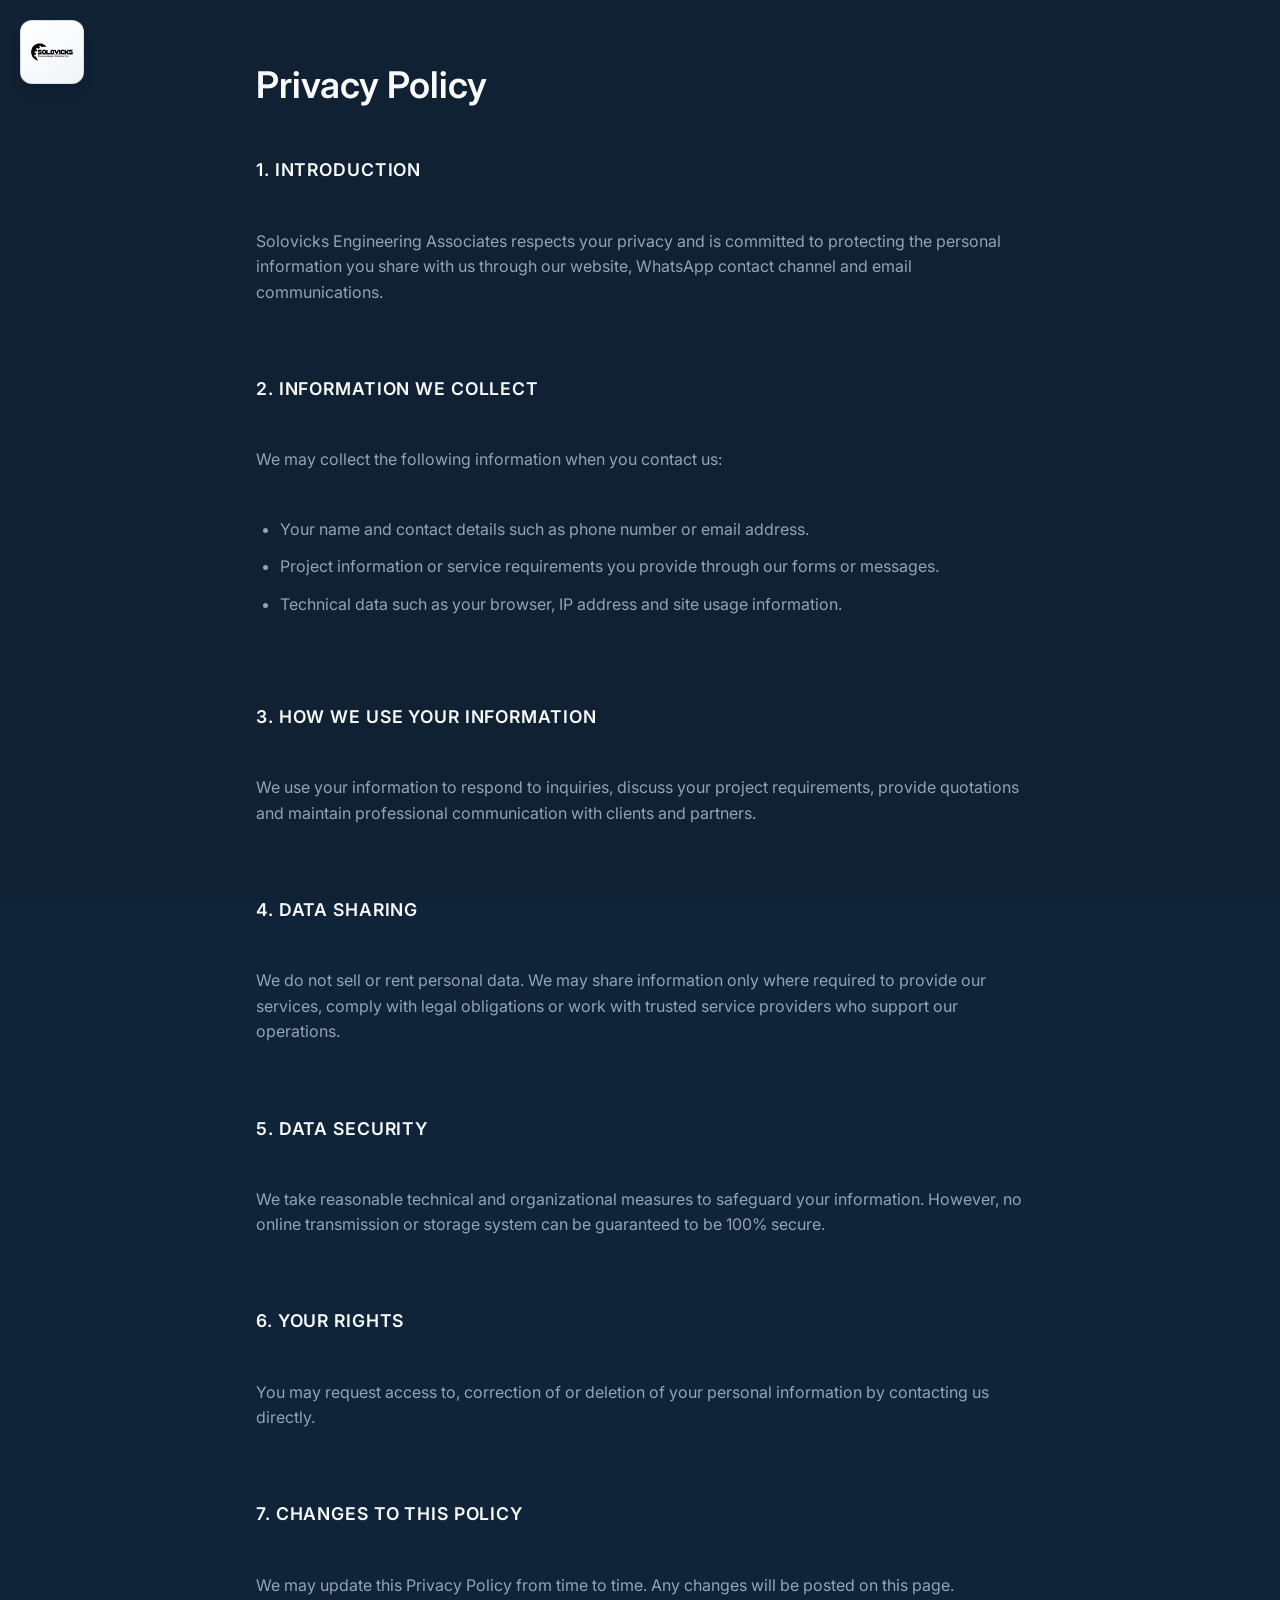
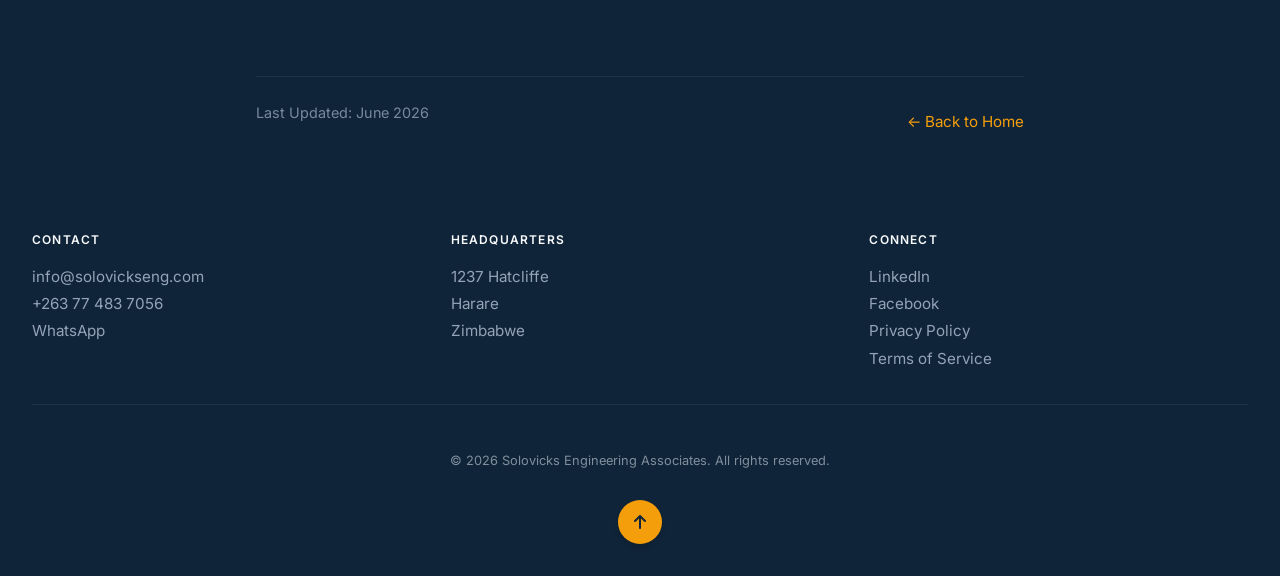
==== commit c428ad9b: "Improved the navigation button and logo" ====
--- a/privacy.html
+++ b/privacy.html
@@ -15,7 +15,7 @@
 <body id="top-of-page" class="legal-page">
     <div class="underlay"></div>
     <div id="corner-logo">
-        <img src="/public/solovicks-logo.svg" alt="Solovicks Engineering Associates logo" />
+        <img src="/public/solovicks_svg.svg" alt="Solovicks Engineering Associates logo" />
     </div>
     <main class="legal-container">
         <h1>Privacy Policy</h1>
--- a/styles.css
+++ b/styles.css
@@ -1,12 +1,37 @@
 /* Root variables for color theming */
 :root {
     --color-accent: #f59e0b;
+    --color-accent-dark: #d97706;
     --color-highlight: #f8fafc;
+    --color-bg: #0f2438;
+    --color-surface: rgba(15, 23, 42, 0.82);
+    --color-border: rgba(148, 163, 184, 0.16);
+    --color-text: #cbd5e1;
+    --color-text-muted: #94a3b8;
+    
     --background-accent: rgba(245, 158, 11, 0.14);
+    
+    --shadow-sm: 0 1px 3px 0 rgba(0, 0, 0, 0.1), 0 1px 2px 0 rgba(0, 0, 0, 0.06);
+    --shadow-md: 0 4px 6px -1px rgba(0, 0, 0, 0.1), 0 2px 4px -1px rgba(0, 0, 0, 0.06);
+    --shadow-lg: 0 10px 15px -3px rgba(0, 0, 0, 0.1), 0 4px 6px -2px rgba(0, 0, 0, 0.05);
+    
+    --radius-sm: 0.375rem;
+    --radius-md: 0.5rem;
+    --radius-lg: 0.75rem;
+    --radius-xl: 1rem;
+    --radius-full: 9999px;
+    
+    --space-xs: 0.5rem;
+    --space-sm: 1rem;
+    --space-md: 1.5rem;
+    --space-lg: 2rem;
+    --space-xl: 3.5rem;
+    --space-2xl: 6rem;
 }
 
 html {
     scroll-behavior: smooth;
+    overflow-x: hidden;
 }
 
 * {
@@ -17,12 +42,28 @@
 }
 
 body {
-    background: #030712;
-    color: #cbd5e1;
-    padding: 4rem 2rem;
+    background: var(--color-bg);
+    color: var(--color-text);
+    padding: var(--space-lg) var(--space-sm);
     display: grid;
-    grid-template-columns: repeat(1, minmax(0, 1fr));
-    gap: 6rem;
+    grid-template-columns: 1fr;
+    gap: var(--space-xl);
+    overflow-x: hidden;
+}
+
+@media (min-width: 640px) {
+    body {
+        padding: 4rem 2rem;
+    }
+}
+
+@media (min-width: 1024px) {
+    body {
+        padding: 6rem;
+        padding-top: 0;
+        grid-template-columns: repeat(2, minmax(0, 1fr));
+        gap: 1rem;
+    }
 }
 
 #logo-splash {
@@ -31,13 +72,13 @@
     z-index: 9999;
     display: grid;
     place-items: center;
-    background: #030712;
+    background: linear-gradient(135deg, #f8fafc 0%, #e2e8f0 100%);
     transition: opacity 0.65s ease, transform 0.65s ease;
 }
 
 #logo-splash img {
-    max-width: min(45vw, 280px);
-    max-height: min(45vh, 280px);
+    max-width: min(45vw, 240px);
+    max-height: min(45vh, 240px);
     width: auto;
     height: auto;
 }
@@ -50,14 +91,15 @@
 
 #corner-logo {
     position: fixed;
-    top: 1rem;
-    left: 1rem;
+    top: 1.25rem;
+    left: 1.25rem;
     z-index: 1000;
-    width: 72px;
-    padding: 0.5rem;
-    border-radius: 1rem;
-    background: rgba(3, 7, 18, 0.9);
-    box-shadow: 0 18px 50px rgba(0, 0, 0, 0.25);
+    width: 64px;
+    padding: 0.4rem;
+    border-radius: var(--radius-lg);
+    background: linear-gradient(145deg, #ffffff 0%, #f1f5f9 100%);
+    border: 1px solid rgba(15, 23, 42, 0.12);
+    box-shadow: var(--shadow-lg);
 }
 
 #corner-logo img {
@@ -66,20 +108,46 @@
     display: block;
 }
 
+.brand-link {
+    display: inline-flex;
+    width: min(100%, 220px);
+    max-width: 220px;
+    margin-bottom: 0.25rem;
+    padding: 0.7rem 0.85rem;
+    border-radius: var(--radius-xl);
+    background: linear-gradient(145deg, #ffffff 0%, #f1f5f9 100%);
+    border: 1px solid rgba(15, 23, 42, 0.12);
+    box-shadow: 0 10px 30px rgba(0, 0, 0, 0.12);
+}
+
+.site-logo {
+    width: 100%;
+    height: auto;
+    max-height: 110px;
+    object-fit: contain;
+    display: block;
+}
+
 @media (max-width: 1023px) {
+    header,
+    main,
+    #site-footer {
+        z-index: auto; /* Break stacking context to allow global z-index management */
+    }
+
     header {
         position: relative;
         padding-top: 5rem;
     }
 
     #corner-logo {
-        position: absolute;
-        top: 2rem;
+        position: fixed; /* Keep it always available */
+        top: 1rem;
         left: 1rem;
-        right: auto;
-        width: 56px;
+        width: 48px;
         padding: 0.35rem;
-        z-index: 1;
+        z-index: 2000; /* Above sticky headers */
+        backdrop-filter: blur(4px);
     }
 }
 
@@ -109,7 +177,8 @@
 
 header,
 main,
-footer {
+footer,
+#site-footer {
     position: relative;
     z-index: 10;
 }
@@ -156,72 +225,84 @@
     align-items: center;
     justify-content: center;
     flex-direction: column;
-    gap: 0.25rem;
-    width: 44px;
-    height: 44px;
-    border: 1px solid rgba(248, 250, 252, 0.2);
-    border-radius: 999px;
-    background: rgba(3, 7, 18, 0.85);
+    width: 46px;
+    height: 46px;
+    border: 1px solid var(--color-border);
+    border-radius: var(--radius-full);
+    background: rgba(15, 23, 42, 0.9);
+    backdrop-filter: blur(8px);
     color: var(--color-highlight);
     cursor: pointer;
-    padding: 0.55rem;
+    z-index: 3000; /* Absolute highest: always clickable and visible */
+    position: fixed;
+    top: 1rem;
+    right: 1rem;
+    transition: all 0.3s cubic-bezier(0.4, 0, 0.2, 1);
+    box-shadow: var(--shadow-lg);
+}
+
+.menu-toggle:hover {
+    border-color: var(--color-accent);
+    transform: scale(1.05);
 }
 
 .menu-toggle span {
     display: block;
-    width: 100%;
+    width: 22px;
     height: 2px;
-    border-radius: 999px;
+    margin: 2.5px 0;
+    border-radius: var(--radius-full);
     background: currentColor;
-    transition: transform 180ms ease, opacity 180ms ease;
+    transition: all 0.3s cubic-bezier(0.4, 0, 0.2, 1);
 }
 
 .menu-toggle.open span:nth-child(1) {
-    transform: translateY(6px) rotate(45deg);
+    transform: translateY(7px) rotate(45deg);
 }
 
 .menu-toggle.open span:nth-child(2) {
     opacity: 0;
+    transform: translateX(10px);
 }
 
 .menu-toggle.open span:nth-child(3) {
-    transform: translateY(-6px) rotate(-45deg);
+    transform: translateY(-7px) rotate(-45deg);
 }
 
 @media (max-width: 900px) {
     .menu-toggle {
-        display: inline-flex;
+        display: flex;
     }
 
     .site-nav {
+        position: fixed;
+        top: 0;
+        right: 0;
+        bottom: 0;
+        width: 300px;
+        max-width: 85vw;
+        padding: 6rem 2rem 2rem;
+        background: rgba(3, 7, 18, 0.98);
+        backdrop-filter: blur(16px);
+        border-left: 1px solid var(--color-border);
+        z-index: 2500; /* Above sticky headers and corner logo */
         display: flex;
         flex-direction: column;
-        gap: 0.8rem;
-        position: absolute;
-        top: calc(100% + 0.6rem);
-        left: 0;
-        right: 0;
-        padding: 1rem;
-        background: rgba(3, 7, 18, 0.98);
-        border: 1px solid rgba(248, 250, 252, 0.12);
-        border-radius: 1rem;
-        z-index: 30;
-        opacity: 0;
-        visibility: hidden;
-        pointer-events: none;
-        transform: translateY(-6px);
-        transition: opacity 180ms ease, transform 180ms ease, visibility 180ms ease;
+        gap: var(--space-md);
+        transform: translateX(100%);
+        transition: transform 0.4s cubic-bezier(0.4, 0, 0.2, 1);
+        box-shadow: -10px 0 30px rgba(0, 0, 0, 0.5);
     }
 
     .site-nav.open {
-        opacity: 1;
-        visibility: visible;
-        pointer-events: auto;
-        transform: translateY(0);
+        transform: translateX(0);
     }
 
     .site-nav a {
         display: block;
+        font-size: 1.2rem;
+        padding: 0.75rem 0;
+        border-bottom: 1px solid rgba(255, 255, 255, 0.05);
     }
 }
 
@@ -241,22 +322,24 @@
     font-size: 1.5rem;
     color: inherit;
     text-decoration: none;
+    transition: color 0.2s ease;
 }
 
 .social-link:hover {
-    color: var(--color-highlight);
+    color: var(--color-accent);
 }
 
 main {
     display: flex;
     flex-direction: column;
-    gap: 6rem;
+    gap: var(--space-xl);
 }
 
 section {
     display: flex;
     flex-direction: column;
     gap: 2rem;
+    overflow-wrap: break-word; /* Prevent text overflow */
 }
 
 section h2,
@@ -270,6 +353,7 @@
     position: sticky;
     top: 0;
     padding: 1rem 0;
+    z-index: 1500; /* Above drawer but below menu toggle */
 }
 
 .sticky-header h2 {
@@ -282,6 +366,7 @@
     position: absolute;
     inset: 0;
     background: rgba(17, 24, 39, 0.95);
+    backdrop-filter: blur(4px);
     opacity: 0.95;
 }
 
@@ -293,12 +378,13 @@
 
 .about-content p {
     font-size: 1.1rem;
+    line-height: 1.7;
 }
 
 .anchor-text {
     color: var(--color-highlight);
     text-decoration: none;
-    transition-duration: 1000ms;
+    transition: color 0.3s ease;
 }
 
 .anchor-text:hover {
@@ -315,13 +401,20 @@
 .experience-card,
 .project-card {
     display: grid;
-    grid-template-columns: repeat(1, minmax(0, 1fr));
+    grid-template-columns: 1fr;
     gap: 0.75rem;
-    padding: 1.25rem;
-    border: 1px solid rgba(148, 163, 184, 0.16);
-    border-radius: 1rem;
-    background: rgba(15, 23, 42, 0.82);
-    box-shadow: 0 16px 40px rgba(2, 6, 23, 0.25);
+    padding: 1.5rem;
+    border: 1px solid var(--color-border);
+    border-radius: var(--radius-xl);
+    background: var(--color-surface);
+    box-shadow: var(--shadow-md);
+    transition: transform 0.3s ease, border-color 0.3s ease;
+}
+
+.experience-card:hover,
+.project-card:hover {
+    border-color: rgba(245, 158, 11, 0.3);
+    transform: translateY(-4px);
 }
 
 .card-column {
@@ -334,19 +427,18 @@
     opacity: 0.7;
     text-transform: uppercase;
     font-size: 0.8rem;
+    letter-spacing: 0.05em;
 }
 
 .experience-card p {
     font-size: 0.95rem;
+    line-height: 1.6;
 }
 
 .card-header {
     font-weight: 500;
-    font-size: 1rem;
-}
-
-.anchor-icon {
-    padding-left: 0.5rem;
+    font-size: 1.1rem;
+    color: var(--color-highlight);
 }
 
 .tag-container {
@@ -357,13 +449,15 @@
 }
 
 .tag {
-    border-radius: 999px;
-    padding: 0.25rem 0.6rem;
-    background: rgba(245, 158, 11, 0.14);
+    border-radius: var(--radius-full);
+    padding: 0.3rem 0.8rem;
+    background: var(--background-accent);
+    border: 1px solid rgba(245, 158, 11, 0.2);
 }
 
 .tag p {
     font-size: 0.8rem;
+    font-weight: 500;
 }
 
 footer {
@@ -377,7 +471,7 @@
 .footer-content {
     display: grid;
     grid-template-columns: repeat(auto-fit, minmax(200px, 1fr));
-    gap: 2rem;
+    gap: 2.5rem;
     width: 100%;
     border-bottom: 1px solid rgba(148, 163, 184, 0.1);
     padding-bottom: 2rem;
@@ -388,14 +482,15 @@
     text-transform: uppercase;
     font-size: 0.75rem;
     font-weight: 600;
-    letter-spacing: 0.05em;
-    margin-bottom: 0.5rem;
+    letter-spacing: 0.1em;
+    margin-bottom: 1rem;
 }
 
 .footer-section p,
 .footer-section a {
-    line-height: 1.6;
-    font-size: 0.9rem;
+    line-height: 1.8;
+    font-size: 0.95rem;
+    color: var(--color-text-muted);
 }
 
 .footer-credits {
@@ -408,29 +503,26 @@
 }
 
 .footer-credits p {
-    font-size: 0.75rem;
-    opacity: 0.8;
-}
-
-footer p {
-    font-size: 0.9rem;
+    font-size: 0.8rem;
+    opacity: 0.6;
 }
 
 .scroll-to-top {
     text-decoration: none;
-    color: var(--color-accent);
-    background: var(--background-accent);
-    padding: 0 0.75rem;
-    aspect-ratio: 1 / 1;
+    color: var(--color-bg);
+    background: var(--color-accent);
+    width: 44px;
+    height: 44px;
     display: grid;
     place-items: center;
-    border-radius: 100%;
-    overflow: hidden;
-    transition-duration: 200ms;
+    border-radius: var(--radius-full);
+    transition: all 0.3s ease;
+    box-shadow: var(--shadow-md);
 }
 
 .scroll-to-top:hover {
-    opacity: 0.6;
+    background: var(--color-highlight);
+    transform: translateY(-3px);
 }
 
 /* ─── Legal pages (privacy.html, terms.html) ─────────────────────────────── */
@@ -449,47 +541,47 @@
 }
 
 .legal-container h1 {
-    color: var(--color-highlght);
+    color: var(--color-highlight);
     margin-bottom: 0.5rem;
     font-size: 2.3rem;
     font-weight: 600;
 }
 
 .legal-container .last-updated {
-    color: #94a3b8;
+    color: var(--color-text-muted);
     font-size: 0.9rem;
     margin-bottom: 1.25rem;
     opacity: 0.8;
 }
 
 .legal-container h2 {
-    color: var(--color-highlght);
-    margin-top: 0.75rem;
-    margin-bottom: 0.4rem;
-    font-size: 1.05rem;
+    color: var(--color-highlight);
+    margin-top: 1.5rem;
+    margin-bottom: 0.75rem;
+    font-size: 1.1rem;
     text-transform: uppercase;
     font-weight: 600;
     letter-spacing: 0.05em;
 }
 
 .legal-container section {
-    margin-bottom: 0.5rem;
+    margin-bottom: 1.5rem;
 }
 
 .legal-container p,
 .legal-container li {
-    margin-bottom: 0.4rem;
-    color: #94a3b8;
-    font-size: 0.95rem;
+    margin-bottom: 0.75rem;
+    color: var(--color-text-muted);
+    font-size: 1rem;
 }
 
 .legal-container ul {
     margin-left: 1.5rem;
-    margin-bottom: 0.5rem;
+    margin-bottom: 1rem;
 }
 
 .legal-container strong {
-    color: var(--color-highlght);
+    color: var(--color-highlight);
 }
 
 .legal-doc-footer {
@@ -498,13 +590,9 @@
     justify-content: space-between;
     flex-wrap: wrap;
     gap: 0.5rem;
-    margin-top: 1rem;
-    padding-top: 1rem;
+    margin-top: 2rem;
+    padding-top: 1.5rem;
     border-top: 1px solid rgba(148, 163, 184, 0.1);
-}
-
-.legal-doc-footer .last-updated {
-    margin-bottom: 0;
 }
 
 .back-link {
@@ -514,18 +602,11 @@
     align-items: center;
     gap: 0.5rem;
     transition: opacity 300ms ease;
-    font-size: 0.9rem;
+    font-size: 0.95rem;
 }
 
 .back-link:hover {
     opacity: 0.8;
-}
-
-.back-link:focus-visible {
-    outline: 2px solid var(--color-accent);
-    outline-offset: 4px;
-    border-radius: 2px;
-    opacity: 1;
 }
 
 @media (max-width: 1023px) {
@@ -543,10 +624,6 @@
     .legal-container h1 {
         font-size: 1.8rem;
     }
-
-    .legal-container h2 {
-        font-size: 1rem;
-    }
 }
 
 /* ─────────────────────────────────────────────────────────────────────────── */
@@ -562,40 +639,24 @@
         grid-column: span 3 / span 3;
     }
 
-    .project-image-container{
-        order: 0;
-    }
-
-    header{
-        max-width: unset;
-    }
-
     header h1{
-        font-size: 3rem;
+        font-size: 3.5rem;
     }
     
     header h4{
-        font-size: 1.3rem;
+        font-size: 1.4rem;
     }
 
     header p {
-        max-width: 300px;
-    }
-    .social-link-container{
-        gap: 1.5rem;
-    }
-
-    .social-link-container i {
-        font-size: 2rem;
-    }
-    
+        max-width: 400px;
+        font-size: 1.1rem;
+    }
 }
 
 @media (min-width: 1024px){
     body{
         grid-template-columns: repeat(2, minmax(0,1fr));
-        gap: 1rem;
-        padding: 6rem;
+        gap: 2rem;
         padding-top: 0;
     }
 
@@ -607,37 +668,21 @@
         padding-bottom: 6rem;
     }
 
-    header h1{
-        font-size: 3rem;
-    }
-    
-    header h4{
-        font-size: 1.3rem;
-    }
-
-    header p {
-        max-width: 300px;
-    }
-
-    nav a{
-            display: flex;
-            flex-direction: column;
-            font-size: 1.1rem;
-    }
-
     nav {
         display: flex;
         flex-direction: column;
         flex: 1;
-        gap: 0.75rem;
-    }
-
-    .social-link-container{
-        gap: 1.5rem;
-    }
-
-    .social-link-container i {
-        font-size: 2rem;
+        gap: 1rem;
+        margin: 2rem 0;
+    }
+
+    nav a{
+        font-size: 1.1rem;
+        transition: transform 0.3s ease;
+    }
+
+    nav a:hover {
+        transform: translateX(8px);
     }
 
     header,
@@ -649,32 +694,228 @@
 
     main{
         margin-right: auto;
+        gap: var(--space-2xl);
     }
 
     .sticky-header{
         display: none;
     }
 
+    #site-footer {
+        grid-column: 1 / -1;
+        width: 100%;
+        margin-top: 4rem;
+    }
+
     footer{
         grid-column: span 2 / span 2;
-        flex-direction: column;
-        max-width: 1200px;
-        margin: 0 auto;
+        max-width: none;
+        margin: 0;
         width: 100%;
         align-items: center;
     }
-
-    .footer-content {
-        max-width: 100%;
-    }
-
-    .footer-credits {
-        flex-direction: row;
-        justify-content: center;
-        align-items: center;
+}
+
+/* ─── Contact Form Styles ─────────────────────────────────────────────────── */
+
+.contact-intro {
+    font-size: 1.1rem;
+    opacity: 0.9;
+    line-height: 1.6;
+}
+
+.inquiry-form {
+    display: flex;
+    flex-direction: column;
+    gap: 2rem;
+    background: linear-gradient(135deg, rgba(15, 23, 42, 0.6) 0%, rgba(30, 41, 59, 0.4) 100%);
+    border: 1px solid var(--color-border);
+    border-radius: var(--radius-xl);
+    padding: 2.5rem;
+    box-shadow: var(--shadow-xl);
+}
+
+.form-group {
+    display: flex;
+    flex-direction: column;
+    gap: 0.75rem;
+}
+
+.form-label {
+    color: var(--color-highlight);
+    font-weight: 600;
+    font-size: 0.9rem;
+    text-transform: uppercase;
+    letter-spacing: 0.05em;
+}
+
+.form-row {
+    display: grid;
+    grid-template-columns: 1fr 1fr;
+    gap: 1.5rem;
+}
+
+.form-input,
+textarea,
+select {
+    padding: 0.85rem 1.25rem;
+    background: rgba(3, 7, 18, 0.4);
+    border: 1px solid rgba(148, 163, 184, 0.2);
+    border-radius: var(--radius-lg);
+    color: var(--color-highlight);
+    font-family: inherit;
+    font-size: 1rem;
+    transition: all 0.3s ease;
+    outline: none;
+}
+
+.form-input:hover,
+textarea:hover,
+select:hover {
+    border-color: rgba(245, 158, 11, 0.4);
+    background: rgba(3, 7, 18, 0.6);
+}
+
+.form-input:focus,
+textarea:focus,
+select:focus {
+    border-color: var(--color-accent);
+    background: rgba(3, 7, 18, 0.8);
+    box-shadow: 0 0 0 4px rgba(245, 158, 11, 0.1);
+}
+
+textarea {
+    resize: vertical;
+    min-height: 140px;
+}
+
+/* Custom Checkbox and Radio Styles */
+.radio-group,
+.checkbox-group {
+    display: grid;
+    grid-template-columns: repeat(auto-fit, minmax(140px, 1fr));
+    gap: 0.75rem;
+}
+
+.radio-label,
+.checkbox-label {
+    position: relative;
+    display: flex;
+    align-items: center;
+    gap: 0.75rem;
+    cursor: pointer;
+    padding: 0.75rem 1rem;
+    background: rgba(148, 163, 184, 0.05);
+    border: 1px solid rgba(148, 163, 184, 0.1);
+    border-radius: var(--radius-md);
+    transition: all 0.2s ease;
+}
+
+.radio-label:hover,
+.checkbox-label:hover {
+    background: rgba(148, 163, 184, 0.1);
+}
+
+.radio-label input[type="radio"],
+.checkbox-label input[type="checkbox"] {
+    position: absolute;
+    opacity: 0;
+    width: 0;
+    height: 0;
+}
+
+.radio-text,
+.checkbox-text {
+    font-size: 0.95rem;
+    color: var(--color-text);
+    transition: color 0.2s ease;
+}
+
+/* Custom indicators */
+.radio-label::before,
+.checkbox-label::before {
+    content: '';
+    width: 18px;
+    height: 18px;
+    border: 2px solid rgba(148, 163, 184, 0.3);
+    background: rgba(3, 7, 18, 0.4);
+    transition: all 0.2s ease;
+    flex-shrink: 0;
+}
+
+.radio-label::before { border-radius: 50%; }
+.checkbox-label::before { border-radius: 4px; }
+
+.radio-label input:checked ~ .radio-text,
+.checkbox-label input:checked ~ .checkbox-text {
+    color: var(--color-highlight);
+    font-weight: 500;
+}
+
+.radio-label input:checked + .radio-text::before, /* This selector is tricky because input is before text */
+.radio-label input:checked ~ .radio-text {} /* Instead, let's just style the label when input is checked */
+
+/* Correct way to style the label box when checked */
+.radio-label:has(input:checked),
+.checkbox-label:has(input:checked) {
+    border-color: var(--color-accent);
+    background: var(--background-accent);
+}
+
+.radio-label:has(input:checked)::before,
+.checkbox-label:has(input:checked)::before {
+    background: var(--color-accent);
+    border-color: var(--color-accent);
+    box-shadow: inset 0 0 0 3px var(--color-bg);
+}
+
+/* Submit Button */
+.submit-btn {
+    padding: 1rem 2.5rem;
+    background: linear-gradient(135deg, var(--color-accent) 0%, var(--color-accent-dark) 100%);
+    color: #030712;
+    border: none;
+    border-radius: var(--radius-lg);
+    font-weight: 700;
+    font-size: 1rem;
+    cursor: pointer;
+    transition: all 0.3s ease;
+    text-transform: uppercase;
+    letter-spacing: 0.1em;
+    box-shadow: 0 8px 25px rgba(245, 158, 11, 0.3);
+    align-self: flex-start;
+}
+
+.submit-btn:hover {
+    transform: translateY(-3px);
+    box-shadow: 0 12px 35px rgba(245, 158, 11, 0.45);
+    filter: brightness(1.1);
+}
+
+.submit-btn:disabled {
+    opacity: 0.6;
+    cursor: not-allowed;
+    transform: none;
+}
+
+@media (max-width: 640px) {
+    .inquiry-form {
+        padding: 1.75rem 1.25rem;
+        gap: 1.5rem;
+    }
+
+    .form-row {
+        grid-template-columns: 1fr;
+        gap: 1.5rem;
+    }
+
+    .radio-group,
+    .checkbox-group {
+        grid-template-columns: 1fr;
+    }
+
+    .submit-btn {
         width: 100%;
-    }
-
-    
-
-}+        padding: 1.1rem;
+    }
+}
